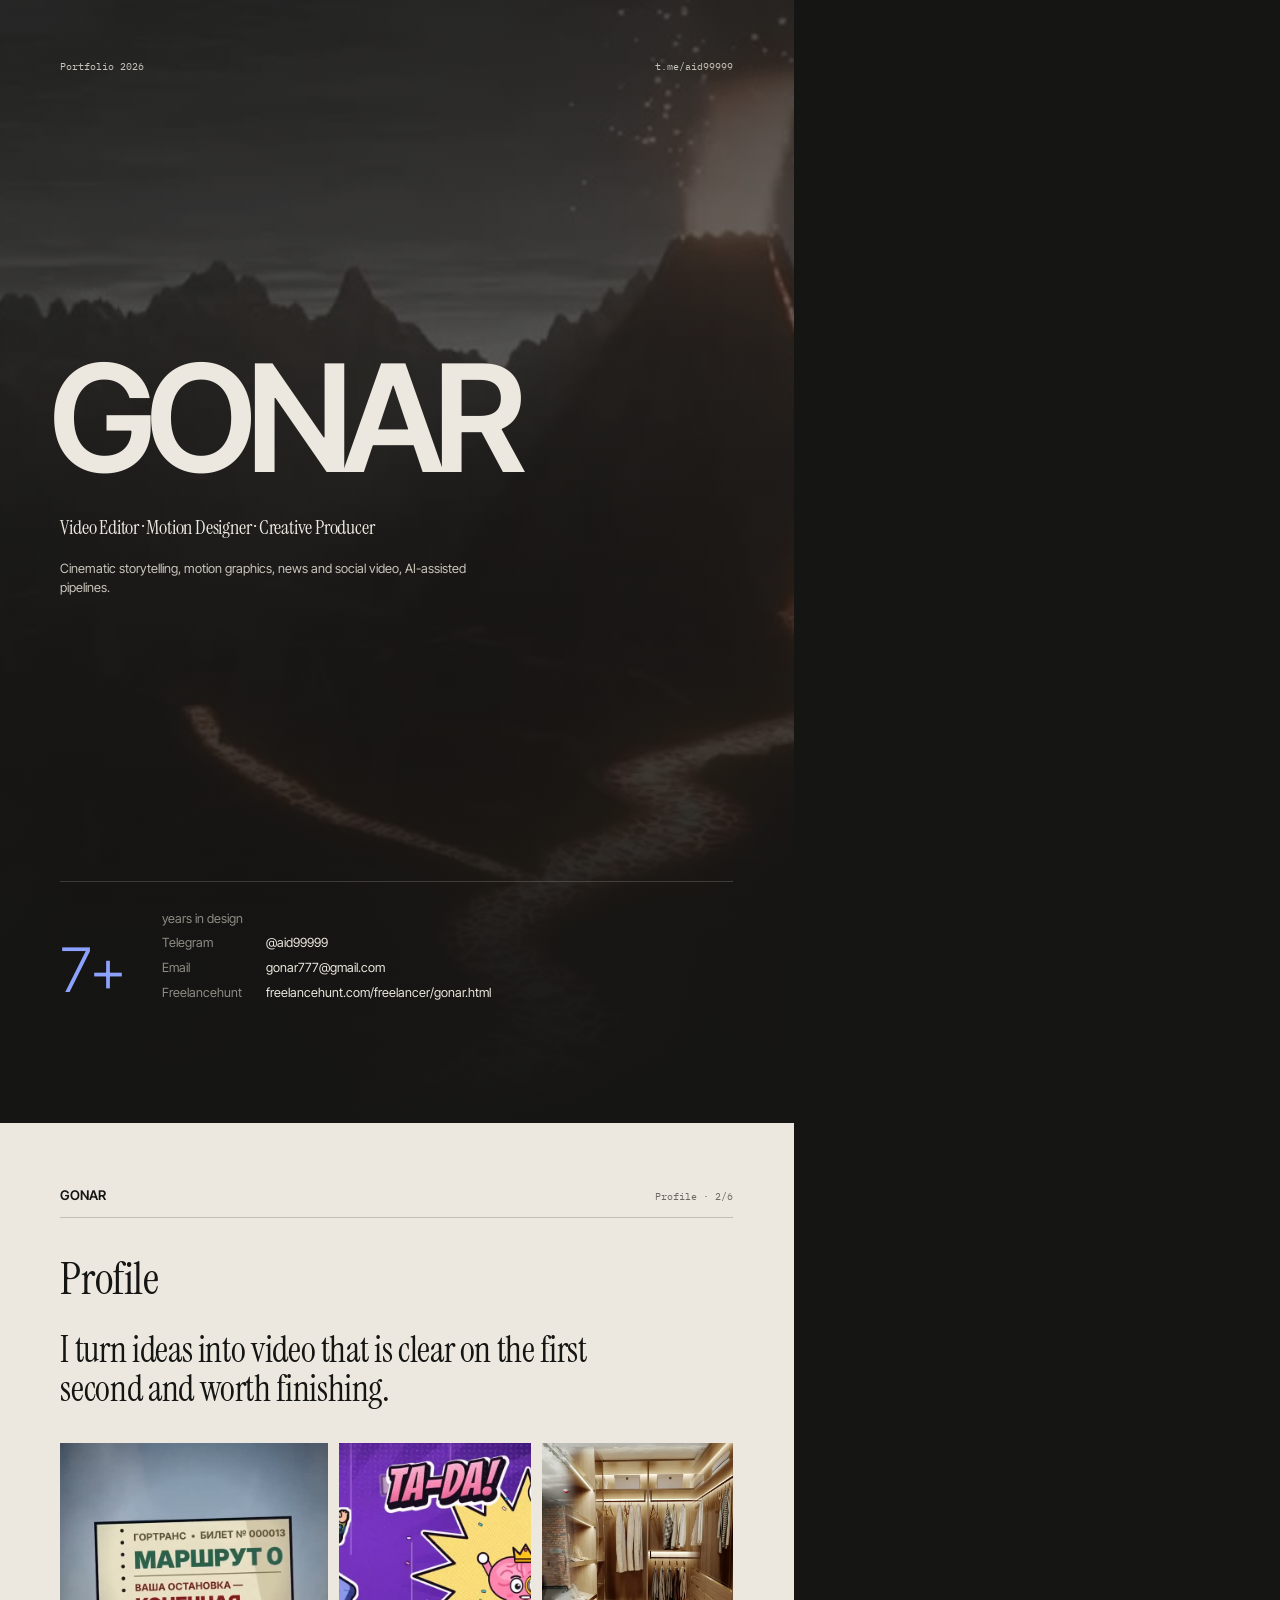
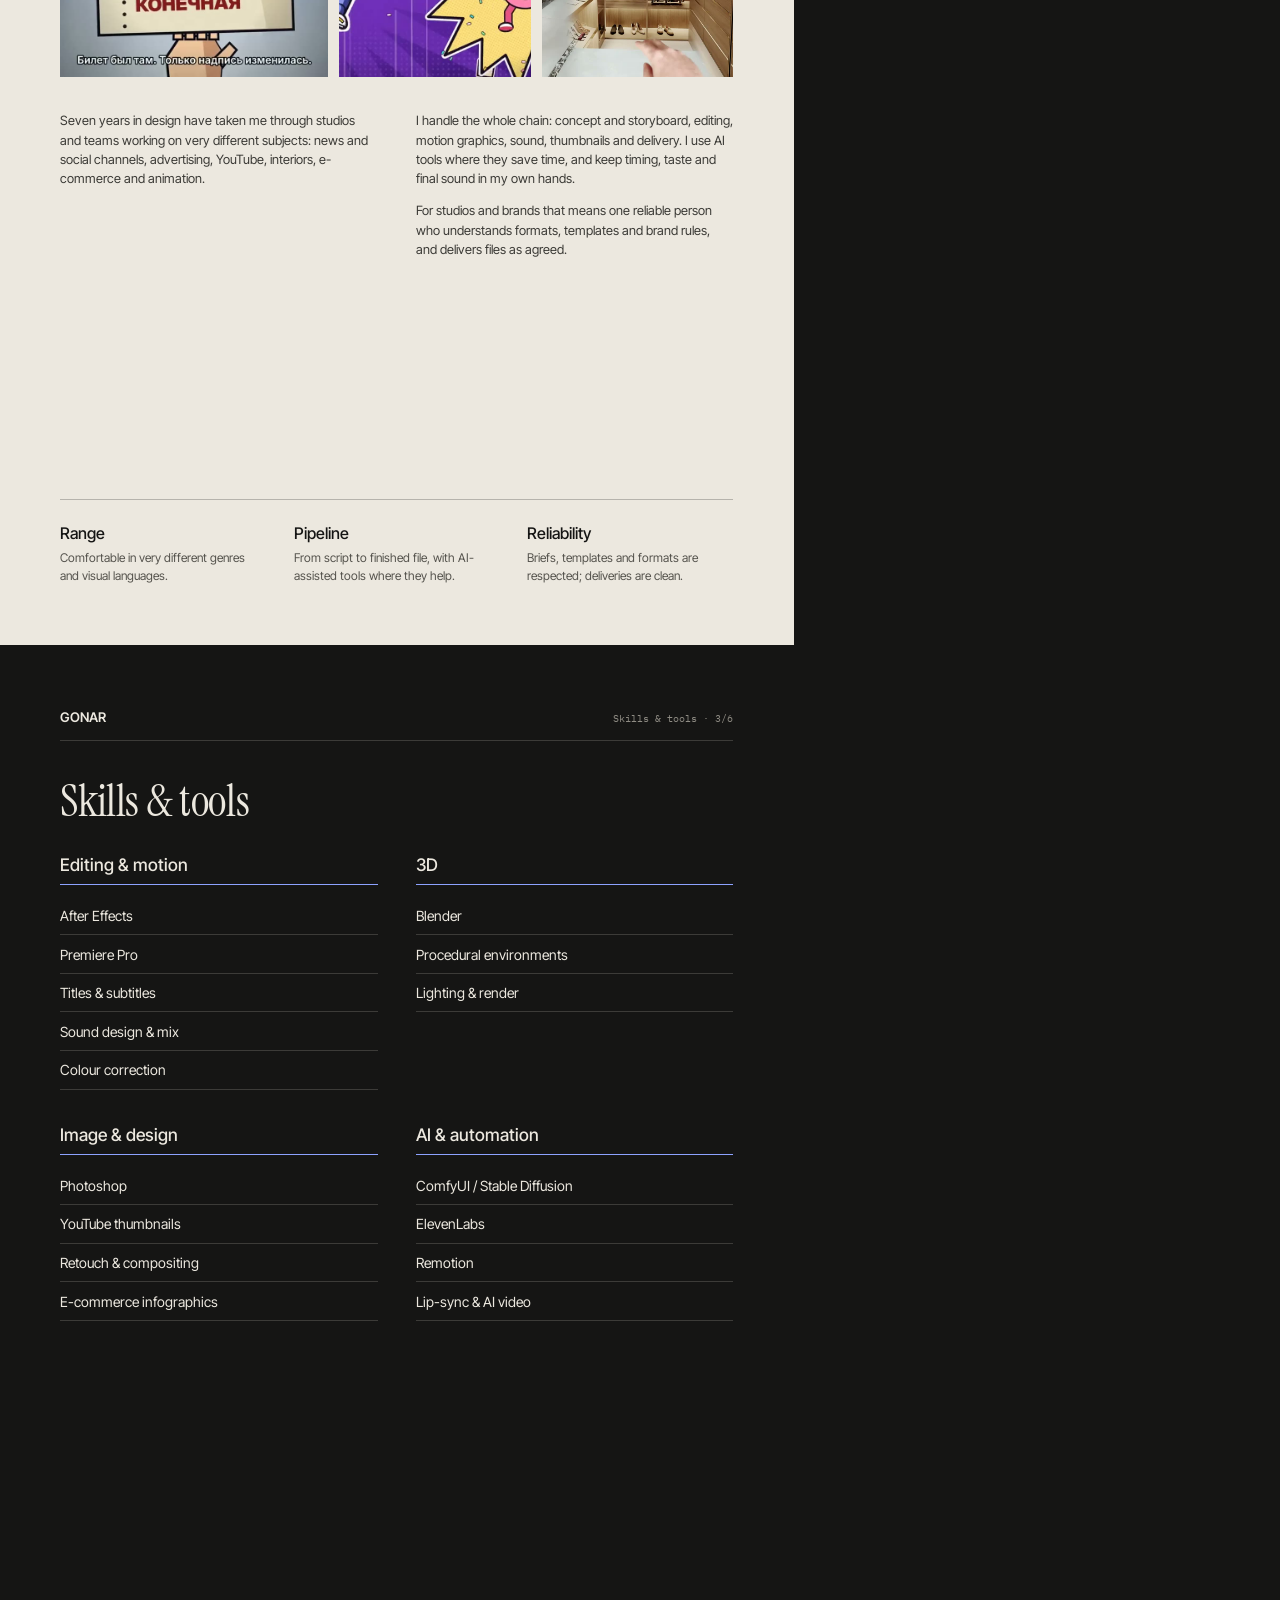
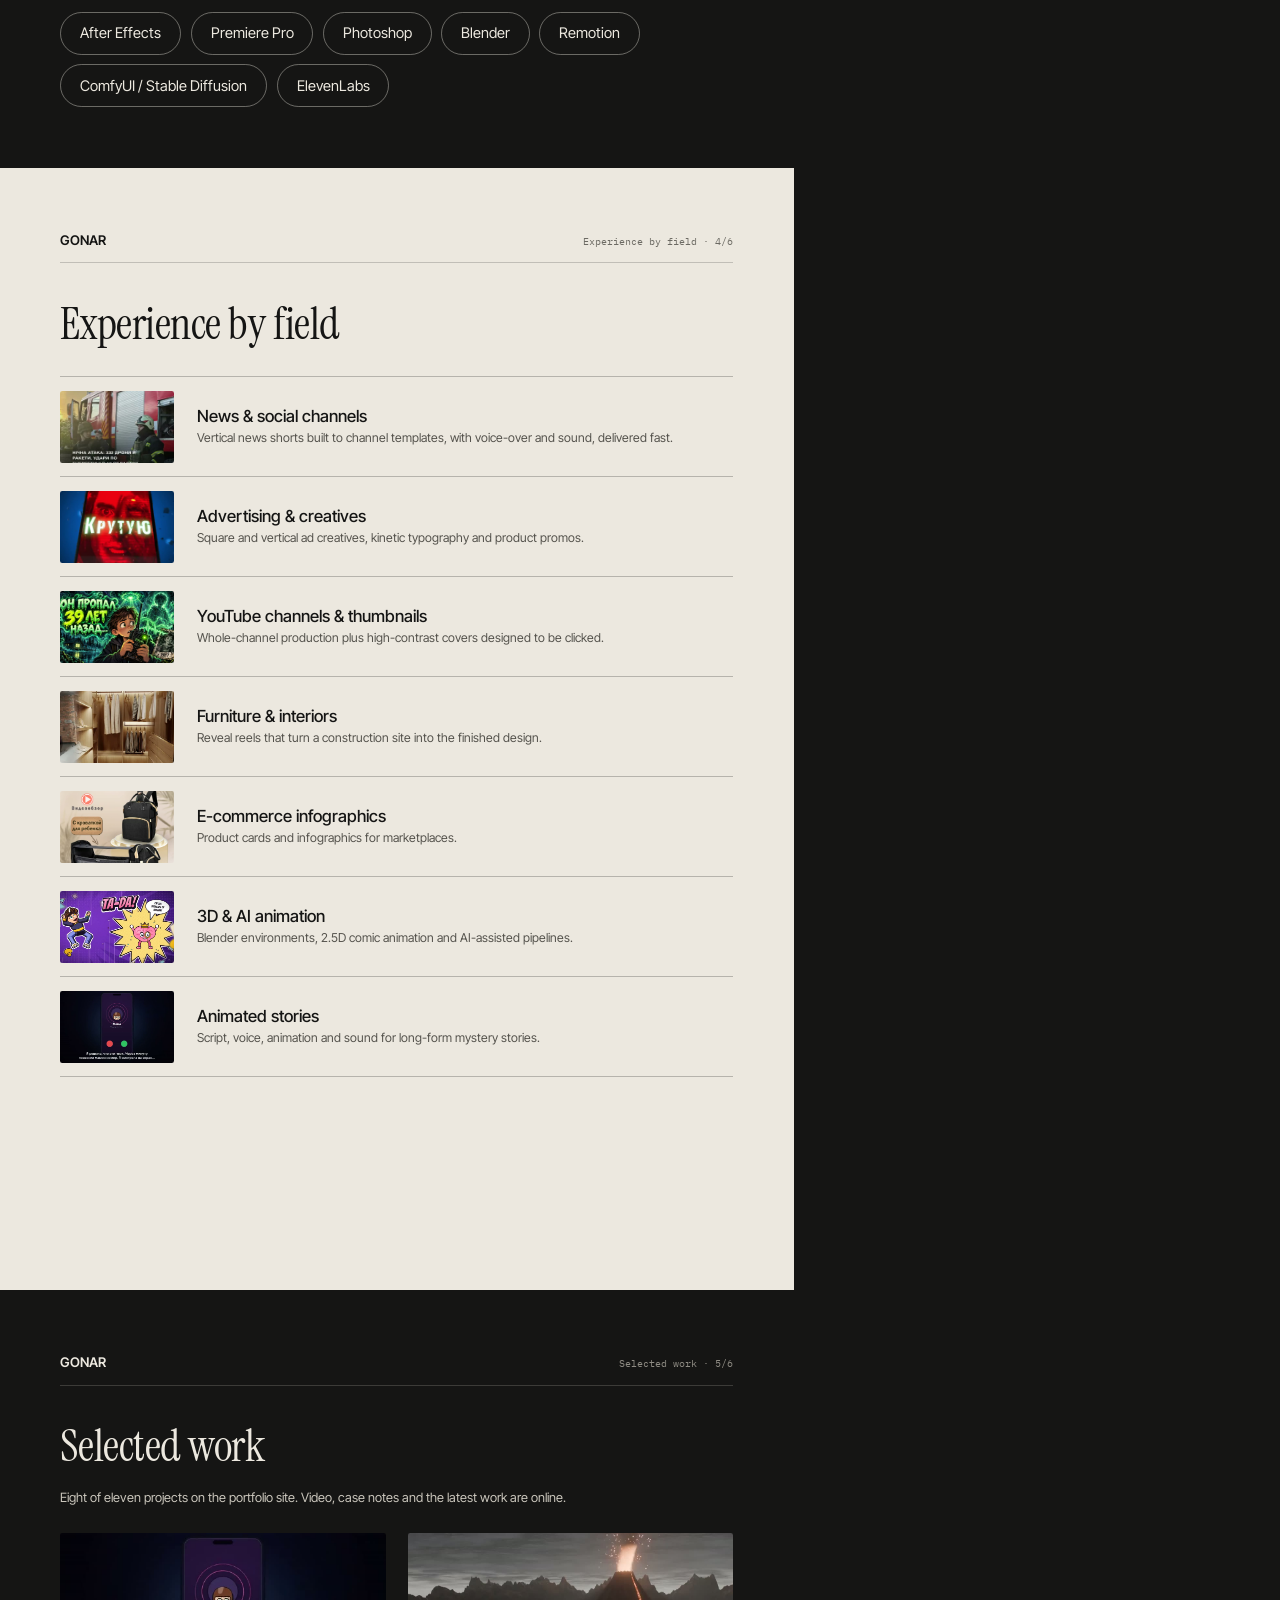
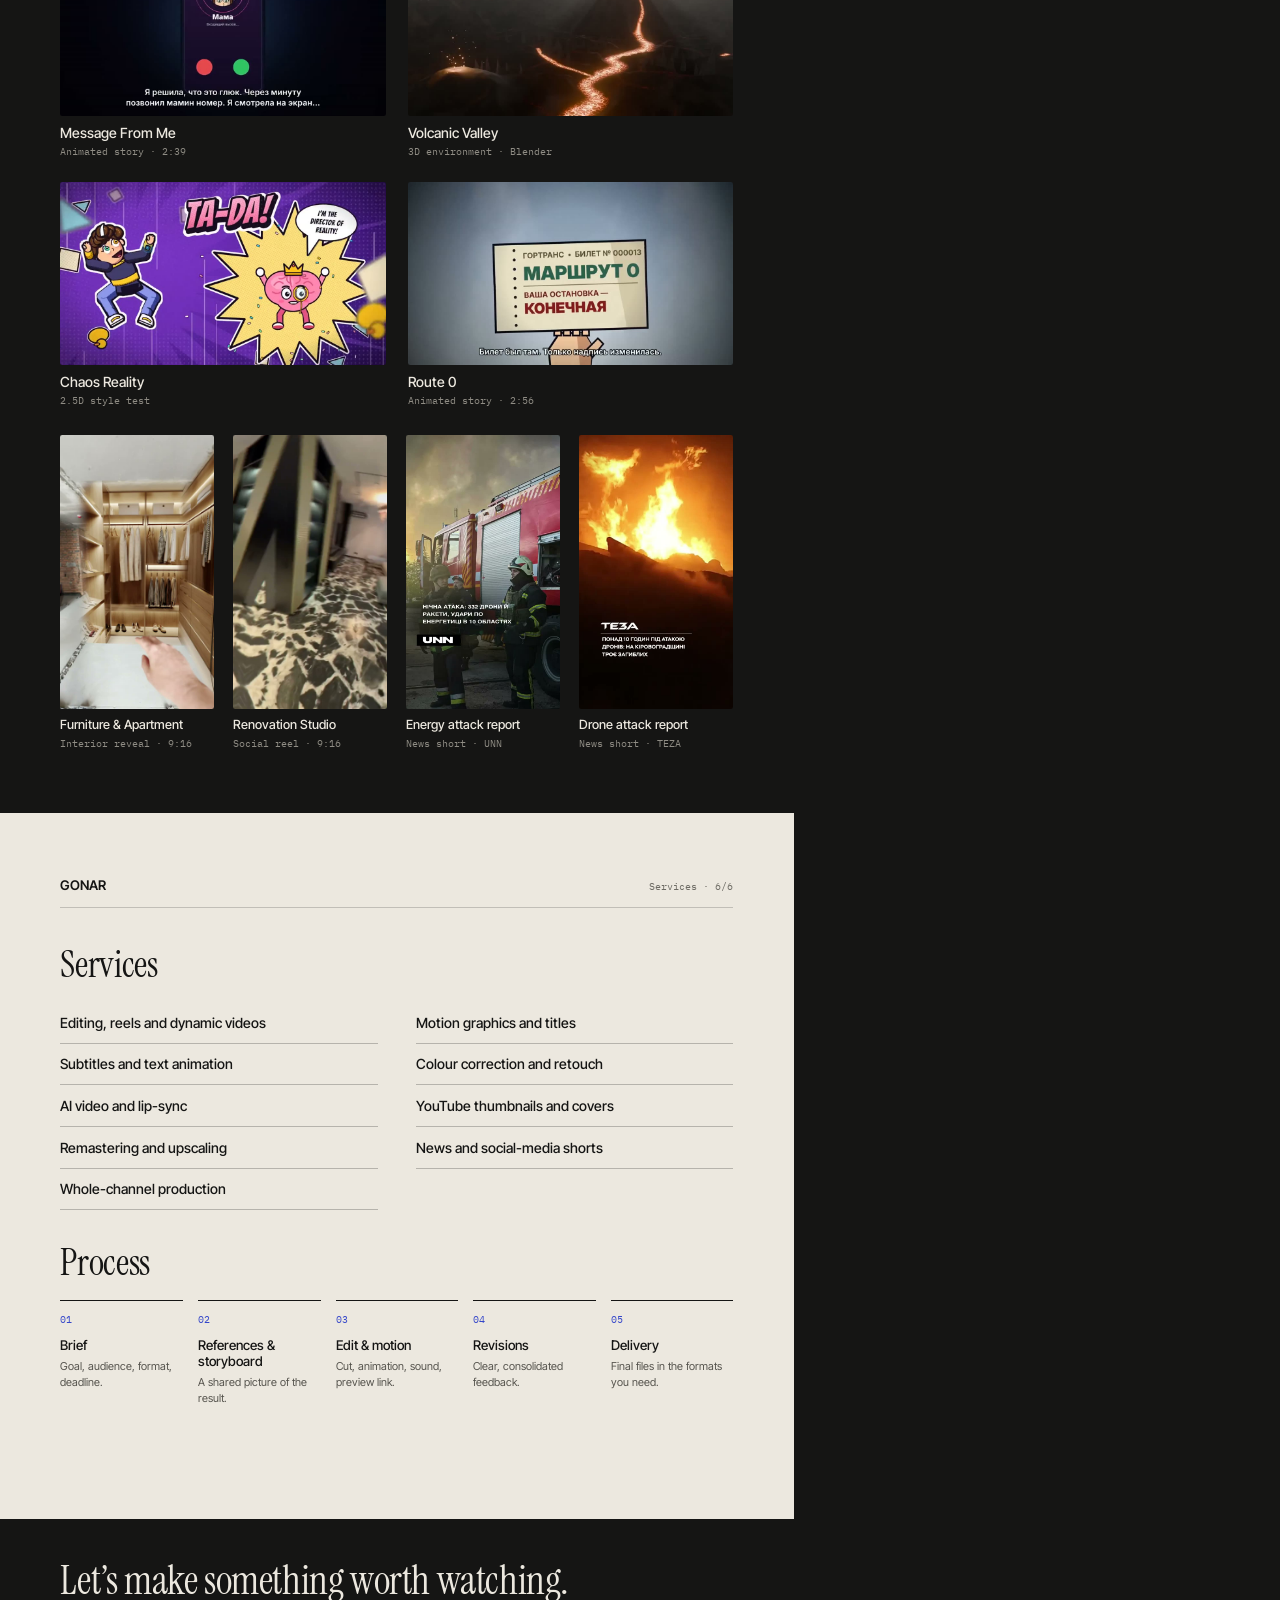
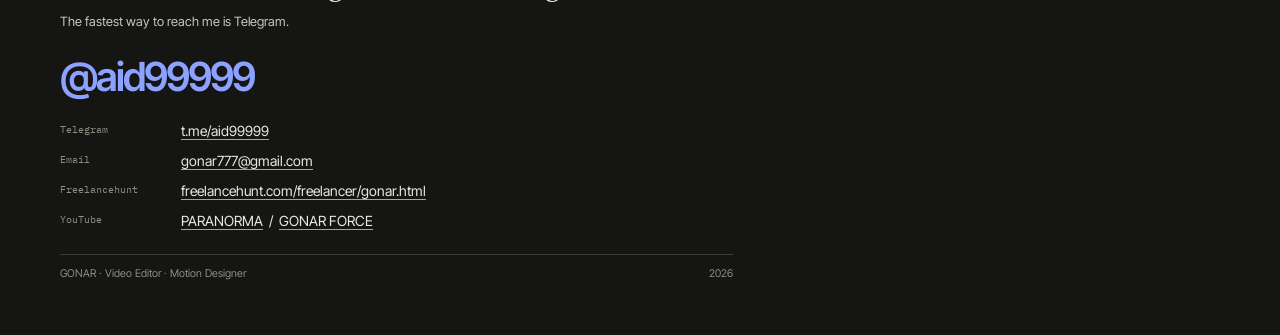
==== doc_src/portfolio_en.html @ 1a2acf81 "Portfolio Pro: corporate portfolio site" ====
<!doctype html><html lang="en" class="en"><head><meta charset="utf-8"><title>GONAR Portfolio EN</title><style>
@font-face{font-family:'Inter Tight';font-weight:300;src:url('../fonts/d96a3a63.ttf')}
@font-face{font-family:'Inter Tight';font-weight:400;src:url('../fonts/71d1c35d.ttf')}
@font-face{font-family:'Inter Tight';font-weight:500;src:url('../fonts/7f6eefa6.ttf')}
@font-face{font-family:'Inter Tight';font-weight:600;src:url('../fonts/ae138b5c.ttf')}
@font-face{font-family:'Instrument Serif';src:url('../fonts/90405699.ttf')}
@font-face{font-family:'IBM Plex Mono';src:url('../fonts/9d122504.ttf')}
@page{size:A4;margin:0}
:root{--ink:#151514;--ink2:#1d1d1b;--paper:#ece8df;--mute:#8f8c84;--acc:#8da2ff;--accd:#3446c9;--line:rgba(236,232,223,.18)}
*{box-sizing:border-box;margin:0;padding:0}
html{-webkit-print-color-adjust:exact;print-color-adjust:exact}
body{font:400 9.6pt/1.5 'Inter Tight',sans-serif;background:var(--ink);color:var(--paper)}
.page{width:210mm;height:297mm;position:relative;overflow:hidden;page-break-after:always;break-after:page;padding:17mm 16mm 16mm;display:flex;flex-direction:column}
.page:last-child{page-break-after:auto;break-after:auto}
.light{background:var(--paper);color:var(--ink)}
.dark{background:var(--ink)}
.serif{font-family:'Instrument Serif','Times New Roman',serif;font-weight:400;letter-spacing:-.01em}
.ru .serif{font-family:'Inter Tight',sans-serif;font-weight:300;letter-spacing:-.035em}
.mono{font:400 7.5pt/1.4 'IBM Plex Mono',monospace;color:var(--mute)}
.light .mono{color:#6c6a63}
.head{display:flex;justify-content:space-between;align-items:baseline;border-bottom:.3mm solid var(--line);padding-bottom:3.5mm;margin-bottom:10mm}
.light .head{border-color:rgba(21,21,20,.2)}
.head b{font:600 10pt 'Inter Tight'}
h2{font-size:34pt;line-height:1;margin-bottom:8mm}
img{display:block;width:100%;height:100%;object-fit:cover}
/* cover */
.cover{padding:0;justify-content:space-between}
.cover__img{position:absolute;inset:0}
.cover__img img{opacity:.55;filter:saturate(.85)}
.cover__img::after{content:"";position:absolute;inset:0;background:linear-gradient(180deg,rgba(21,21,20,.55) 0%,rgba(21,21,20,.25) 35%,rgba(21,21,20,.92) 85%,var(--ink) 100%)}
.cover>*:not(.cover__img){position:relative;z-index:1}
.cover__top{padding:16mm 16mm 0;display:flex;justify-content:space-between}
.cover__mid{padding:0 16mm}
.cover__word{font:600 112pt/.8 'Inter Tight';letter-spacing:-.065em;margin-left:-3mm}
.cover__role{font-size:15pt;margin-top:10mm;max-width:130mm;line-height:1.25;font-weight:400}
.cover__sub{color:#c9c5bb;max-width:110mm;margin-top:5mm}
.cover__bot{padding:0 16mm 16mm;display:grid;grid-template-columns:auto 1fr;gap:10mm;align-items:end;border-top:.3mm solid var(--line);padding-top:7mm;margin:0 16mm 0;padding-inline:0}
.yrs{font:300 46pt/1 'Inter Tight';letter-spacing:-.05em;color:var(--acc)}
.cover__bot dl{display:grid;grid-template-columns:auto 1fr;gap:1.5mm 6mm;font-size:9.5pt}
.cover__bot dt{color:var(--mute)}
.cover{padding-bottom:16mm}
/* profile */
.big{font-size:27pt;line-height:1.08;max-width:160mm;margin-bottom:9mm}
.ru .big{font-size:23pt}
.cols{columns:2;column-gap:10mm;color:#3b3a36}
.cols p{margin-bottom:3.5mm;break-inside:avoid}
.pv{display:grid;grid-template-columns:repeat(3,1fr);gap:7mm;margin-top:auto;border-top:.3mm solid rgba(21,21,20,.25);padding-top:6mm}
.pv h3{font:500 12pt 'Inter Tight';margin-bottom:1.5mm}
.pv p{color:#55534d;font-size:9pt}
.pimg{height:62mm;display:grid;grid-template-columns:1.4fr 1fr 1fr;gap:3mm;margin-bottom:9mm}
/* skills */
.sk{display:grid;grid-template-columns:1fr 1fr;gap:9mm 10mm}
.sk h3{font:500 13pt 'Inter Tight';padding-bottom:2.5mm;border-bottom:.3mm solid var(--acc);margin-bottom:3mm}
.sk li{list-style:none;padding:2.2mm 0;border-bottom:.2mm solid var(--line);font-size:10.5pt}
.tools{display:flex;flex-wrap:wrap;gap:2.5mm;margin-top:auto}
.tools span{border:.3mm solid rgba(236,232,223,.4);border-radius:10mm;padding:2.5mm 5mm;font-size:11pt}
/* experience */
.ex{display:grid;gap:0;border-top:.3mm solid rgba(21,21,20,.25)}
.ex__i{display:grid;grid-template-columns:30mm 1fr;gap:6mm;padding:3.6mm 0;border-bottom:.3mm solid rgba(21,21,20,.25);align-items:center}
.ex__i .im{height:19mm;overflow:hidden;border-radius:.6mm;background:#ddd}
.ex__i h3{font:500 12.5pt 'Inter Tight';margin-bottom:.8mm}
.ex__i p{color:#55534d;font-size:9.2pt}
/* works */
.wk{display:grid;grid-template-columns:1fr 1fr;gap:6mm 6mm}
.wk .im{aspect-ratio:16/9;overflow:hidden;border-radius:.6mm;background:var(--ink2)}
.wk h3{font:500 10.5pt 'Inter Tight';margin-top:2mm}
.wkv{display:grid;grid-template-columns:repeat(4,1fr);gap:5mm;margin-top:7mm}
.wkv .im{aspect-ratio:9/16;overflow:hidden;border-radius:.6mm;background:var(--ink2)}
.wkv h3{font:500 9.5pt/1.25 'Inter Tight';margin-top:2mm}
.lede{color:#c9c5bb;max-width:140mm;margin:-3mm 0 7mm}
/* services */
.svc{display:grid;grid-template-columns:1fr 1fr;gap:0 10mm;margin-bottom:9mm}
.svc li{list-style:none;padding:2.6mm 0;border-bottom:.2mm solid rgba(21,21,20,.25);font-size:10.5pt;font-weight:500}
.pr{display:grid;grid-template-columns:repeat(5,1fr);gap:4mm;margin-bottom:auto}
.pr div{border-top:.5mm solid var(--ink);padding-top:3mm}
.pr h3{font:500 10pt/1.2 'Inter Tight';margin-bottom:1.2mm}
.pr p{font-size:8.2pt;color:#55534d}
.pr .n{font:400 7.5pt 'IBM Plex Mono';color:var(--accd);display:block;margin-bottom:3mm}
.contact{margin:0 -16mm -16mm;padding:11mm 16mm 14mm;background:var(--ink);color:var(--paper);margin-top:9mm}
.contact h2{font-size:30pt;margin-bottom:3mm;max-width:150mm}
.contact .s{color:#c9c5bb;margin-bottom:7mm}
.ct{display:grid;grid-template-columns:28mm 1fr;gap:2.4mm 4mm;font-size:10.5pt}
.ct dt{font:400 7.8pt/1.9 'IBM Plex Mono';color:var(--mute)}
.ct a{color:var(--paper);text-decoration:none;border-bottom:.2mm solid var(--acc)}
.big-tg{font:600 30pt/1 'Inter Tight';letter-spacing:-.05em;margin-bottom:6mm;color:var(--acc)}
.foot{display:flex;justify-content:space-between;margin-top:6mm;color:var(--mute);font-size:8pt;border-top:.3mm solid var(--line);padding-top:3mm}
</style></head><body class="en"><section class="page cover dark">
 <div class="cover__img"><img src="img/volcano.jpg" alt=""></div>
 <div class="cover__top"><span class="mono" style="color:#c9c5bb">Portfolio 2026</span><span class="mono" style="color:#c9c5bb">t.me/aid99999</span></div>
 <div class="cover__mid"><div class="cover__word">GONAR</div><p class="cover__role serif">Video Editor · Motion Designer · Creative Producer</p><p class="cover__sub">Cinematic storytelling, motion graphics, news and social video, AI-assisted pipelines.</p></div>
 <div class="cover__bot"><div class="yrs">7+</div>
  <dl><dt>years in design</dt><dd></dd><dt>Telegram</dt><dd>@aid99999</dd><dt>Email</dt><dd>gonar777@gmail.com</dd><dt>Freelancehunt</dt><dd>freelancehunt.com/freelancer/gonar.html</dd></dl></div>
</section><section class="page light"><div class="head"><b>GONAR</b><span class="mono">Profile · 2/6</span></div>
 <h2 class="serif">Profile</h2><p class="big serif">I turn ideas into video that is clear on the first second and worth finishing.</p>
 <div class="pimg"><div style="overflow:hidden"><img src="img/marshrut0.jpg" alt=""></div><div style="overflow:hidden"><img src="img/chaos.jpg" alt=""></div><div style="overflow:hidden"><img src="img/mebel.jpg" alt=""></div></div>
 <div class="cols"><p>Seven years in design have taken me through studios and teams working on very different subjects: news and social channels, advertising, YouTube, interiors, e-commerce and animation.</p><p>I handle the whole chain: concept and storyboard, editing, motion graphics, sound, thumbnails and delivery. I use AI tools where they save time, and keep timing, taste and final sound in my own hands.</p><p>For studios and brands that means one reliable person who understands formats, templates and brand rules, and delivers files as agreed.</p></div><div class="pv"><div><h3>Range</h3><p>Comfortable in very different genres and visual languages.</p></div><div><h3>Pipeline</h3><p>From script to finished file, with AI-assisted tools where they help.</p></div><div><h3>Reliability</h3><p>Briefs, templates and formats are respected; deliveries are clean.</p></div></div></section><section class="page dark"><div class="head"><b>GONAR</b><span class="mono">Skills & tools · 3/6</span></div><h2 class="serif">Skills & tools</h2><div class="sk"><div><h3>Editing & motion</h3><ul><li>After Effects</li><li>Premiere Pro</li><li>Titles & subtitles</li><li>Sound design & mix</li><li>Colour correction</li></ul></div><div><h3>3D</h3><ul><li>Blender</li><li>Procedural environments</li><li>Lighting & render</li></ul></div><div><h3>Image & design</h3><ul><li>Photoshop</li><li>YouTube thumbnails</li><li>Retouch & compositing</li><li>E-commerce infographics</li></ul></div><div><h3>AI & automation</h3><ul><li>ComfyUI / Stable Diffusion</li><li>ElevenLabs</li><li>Remotion</li><li>Lip-sync & AI video</li></ul></div></div><div class="tools"><span>After Effects</span><span>Premiere Pro</span><span>Photoshop</span><span>Blender</span><span>Remotion</span><span>ComfyUI / Stable Diffusion</span><span>ElevenLabs</span></div></section><section class="page light"><div class="head"><b>GONAR</b><span class="mono">Experience by field · 4/6</span></div><h2 class="serif">Experience by field</h2><div class="ex"><div class="ex__i"><div class="im"><img src="img/u4.jpg" alt=""></div><div><h3>News & social channels</h3><p>Vertical news shorts built to channel templates, with voice-over and sound, delivered fast.</p></div></div><div class="ex__i"><div class="im"><img src="img/telefon.jpg" alt=""></div><div><h3>Advertising & creatives</h3><p>Square and vertical ad creatives, kinetic typography and product promos.</p></div></div><div class="ex__i"><div class="im"><img src="img/th_missing39.jpg" alt=""></div><div><h3>YouTube channels & thumbnails</h3><p>Whole-channel production plus high-contrast covers designed to be clicked.</p></div></div><div class="ex__i"><div class="im"><img src="img/mebel.jpg" alt=""></div><div><h3>Furniture & interiors</h3><p>Reveal reels that turn a construction site into the finished design.</p></div></div><div class="ex__i"><div class="im"><img src="img/bag1.jpg" alt=""></div><div><h3>E-commerce infographics</h3><p>Product cards and infographics for marketplaces.</p></div></div><div class="ex__i"><div class="im"><img src="img/chaos.jpg" alt=""></div><div><h3>3D & AI animation</h3><p>Blender environments, 2.5D comic animation and AI-assisted pipelines.</p></div></div><div class="ex__i"><div class="im"><img src="img/soobshenie.jpg" alt=""></div><div><h3>Animated stories</h3><p>Script, voice, animation and sound for long-form mystery stories.</p></div></div></div></section><section class="page dark"><div class="head"><b>GONAR</b><span class="mono">Selected work · 5/6</span></div><h2 class="serif">Selected work</h2><p class="lede">Eight of eleven projects on the portfolio site. Video, case notes and the latest work are online. </p><div class="wk"><div><div class="im"><img src="img/soobshenie.jpg" alt=""></div><h3>Message From Me</h3><span class="mono">Animated story · 2:39</span></div><div><div class="im"><img src="img/volcano.jpg" alt=""></div><h3>Volcanic Valley</h3><span class="mono">3D environment · Blender</span></div><div><div class="im"><img src="img/chaos.jpg" alt=""></div><h3>Chaos Reality</h3><span class="mono">2.5D style test</span></div><div><div class="im"><img src="img/marshrut0.jpg" alt=""></div><h3>Route 0</h3><span class="mono">Animated story · 2:56</span></div></div><div class="wkv"><div><div class="im"><img src="img/mebel.jpg" alt=""></div><h3>Furniture & Apartment</h3><span class="mono">Interior reveal · 9:16</span></div><div><div class="im"><img src="img/remont1.jpg" alt=""></div><h3>Renovation Studio</h3><span class="mono">Social reel · 9:16</span></div><div><div class="im"><img src="img/u4.jpg" alt=""></div><h3>Energy attack report</h3><span class="mono">News short · UNN</span></div><div><div class="im"><img src="img/tz3.jpg" alt=""></div><h3>Drone attack report</h3><span class="mono">News short · TEZA</span></div></div></section><section class="page light"><div class="head"><b>GONAR</b><span class="mono">Services · 6/6</span></div>
 <h2 class="serif" style="font-size:28pt;margin-bottom:5mm">Services</h2><ul class="svc"><li>Editing, reels and dynamic videos</li><li>Motion graphics and titles</li><li>Subtitles and text animation</li><li>Colour correction and retouch</li><li>AI video and lip-sync</li><li>YouTube thumbnails and covers</li><li>Remastering and upscaling</li><li>News and social-media shorts</li><li>Whole-channel production</li></ul>
 <h2 class="serif" style="font-size:28pt;margin-bottom:5mm">Process</h2><div class="pr"><div><span class="n">01</span><h3>Brief</h3><p>Goal, audience, format, deadline.</p></div><div><span class="n">02</span><h3>References & storyboard</h3><p>A shared picture of the result.</p></div><div><span class="n">03</span><h3>Edit & motion</h3><p>Cut, animation, sound, preview link.</p></div><div><span class="n">04</span><h3>Revisions</h3><p>Clear, consolidated feedback.</p></div><div><span class="n">05</span><h3>Delivery</h3><p>Final files in the formats you need.</p></div></div>
 <div class="contact"><h2 class="serif">Let’s make something worth watching.</h2><p class="s">The fastest way to reach me is Telegram.</p>
  <div class="big-tg">@aid99999</div>
  <dl class="ct"><dt>Telegram</dt><dd><a href="https://t.me/aid99999">t.me/aid99999</a></dd><dt>Email</dt><dd><a href="mailto:gonar777@gmail.com">gonar777@gmail.com</a></dd><dt>Freelancehunt</dt><dd><a href="https://freelancehunt.com/freelancer/gonar.html">freelancehunt.com/freelancer/gonar.html</a></dd><dt>YouTube</dt><dd><a href="https://www.youtube.com/@PARANORMA777">PARANORMA</a> &nbsp;/&nbsp; <a href="https://www.youtube.com/@gonarforce">GONAR FORCE</a></dd></dl>
  <div class="foot"><span>GONAR · Video Editor · Motion Designer</span><span>2026</span></div></div></section></body></html>
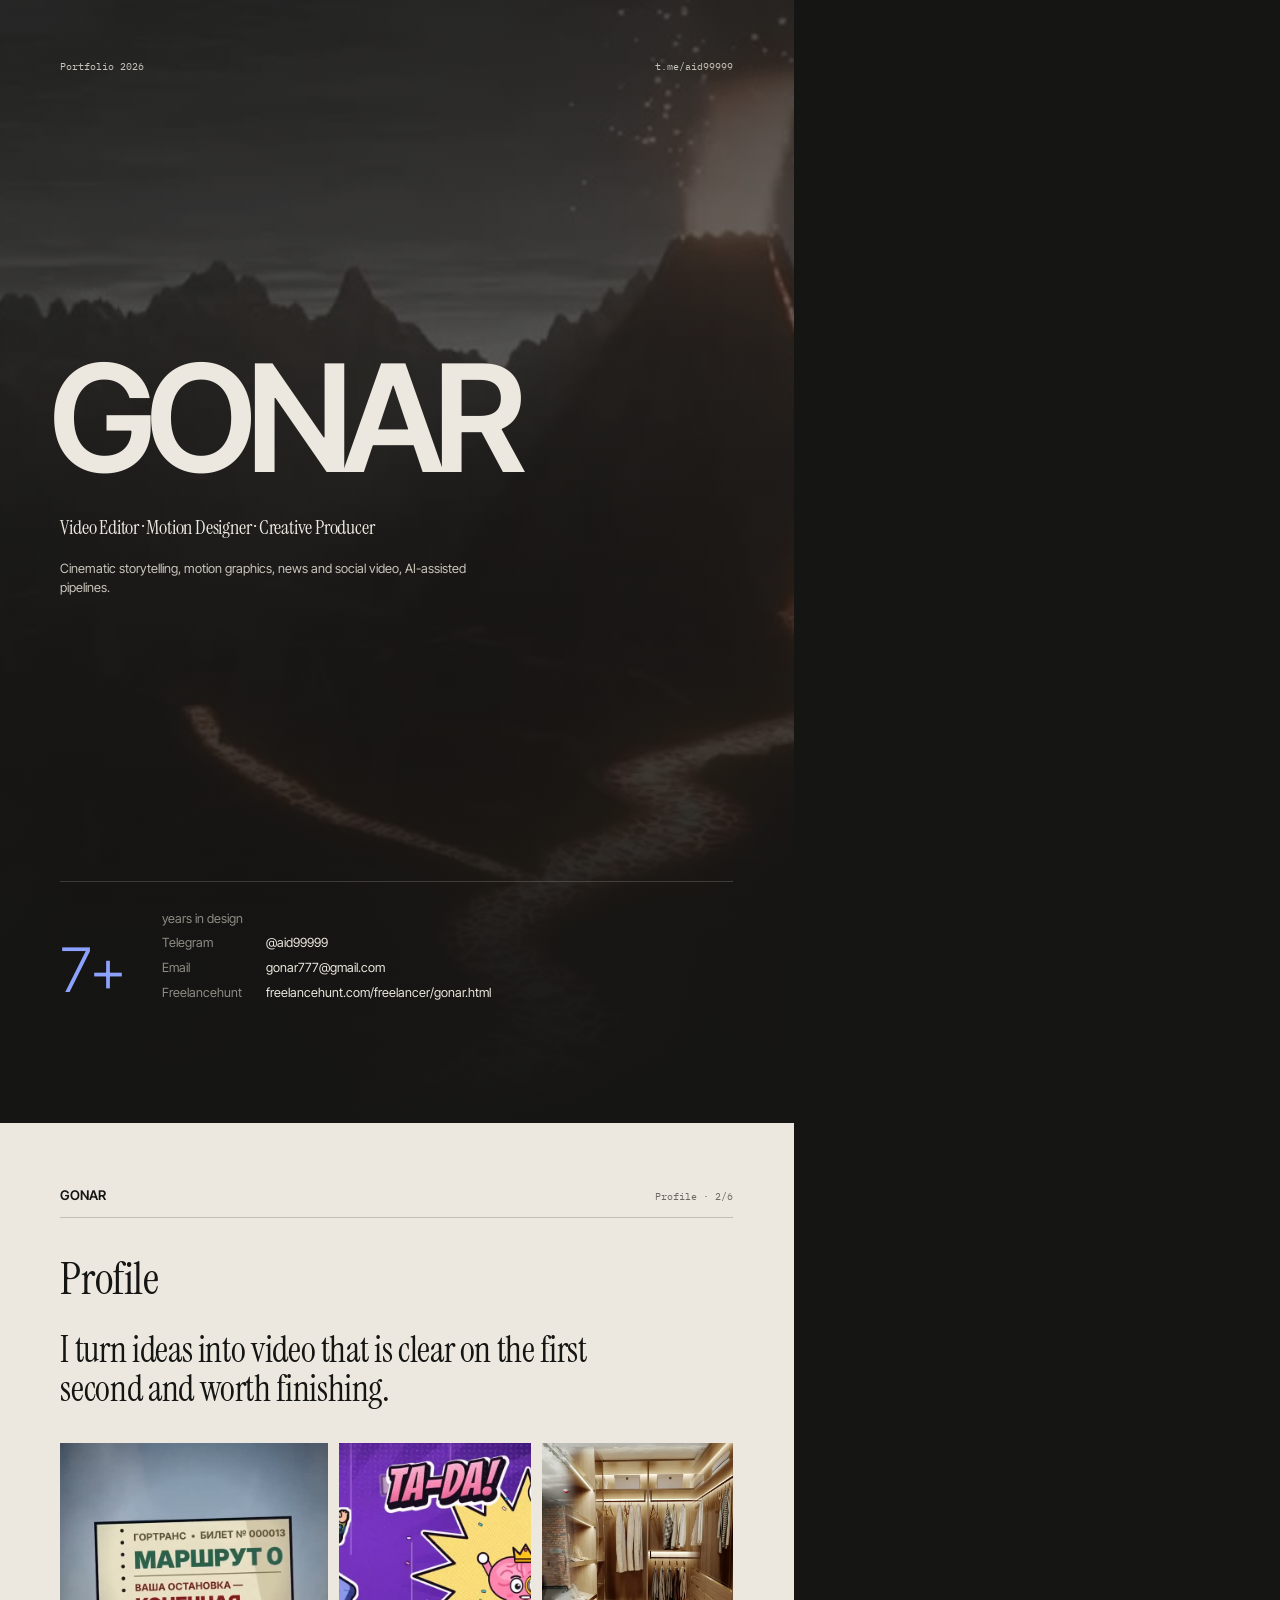
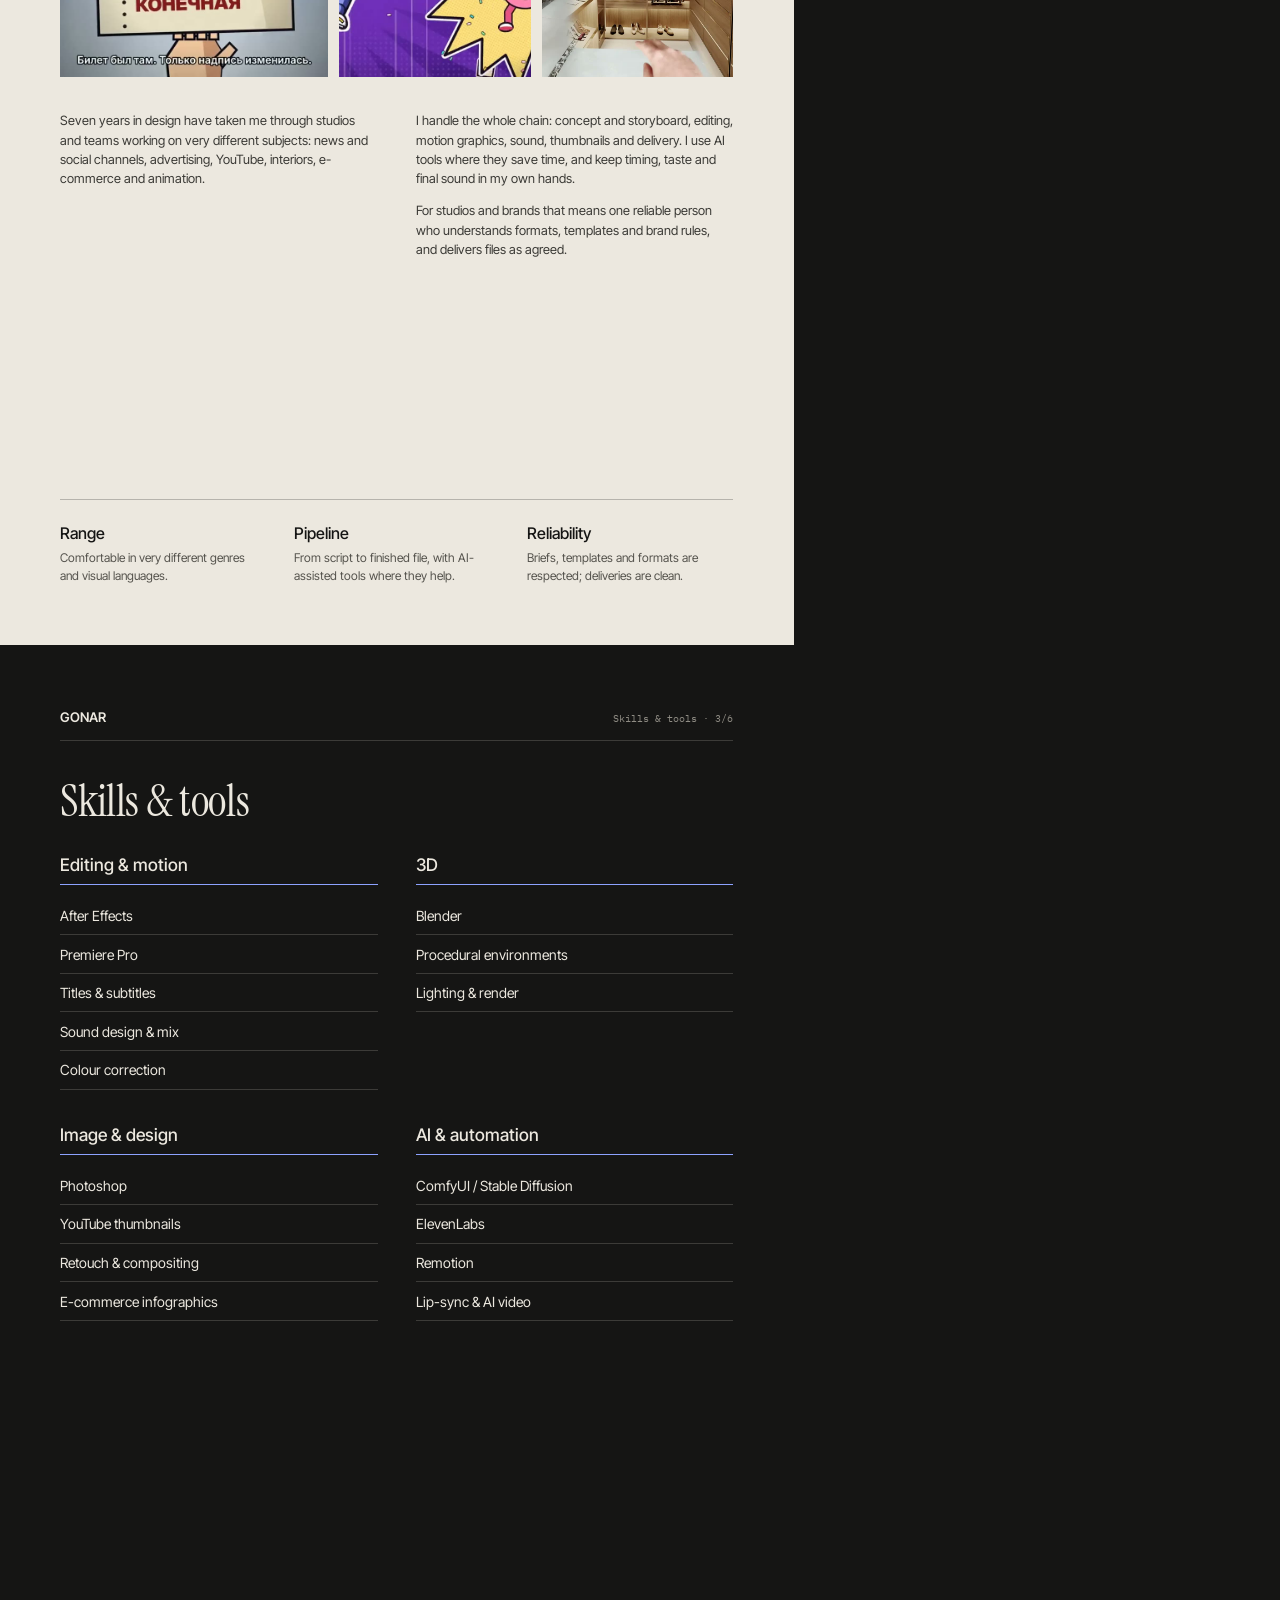
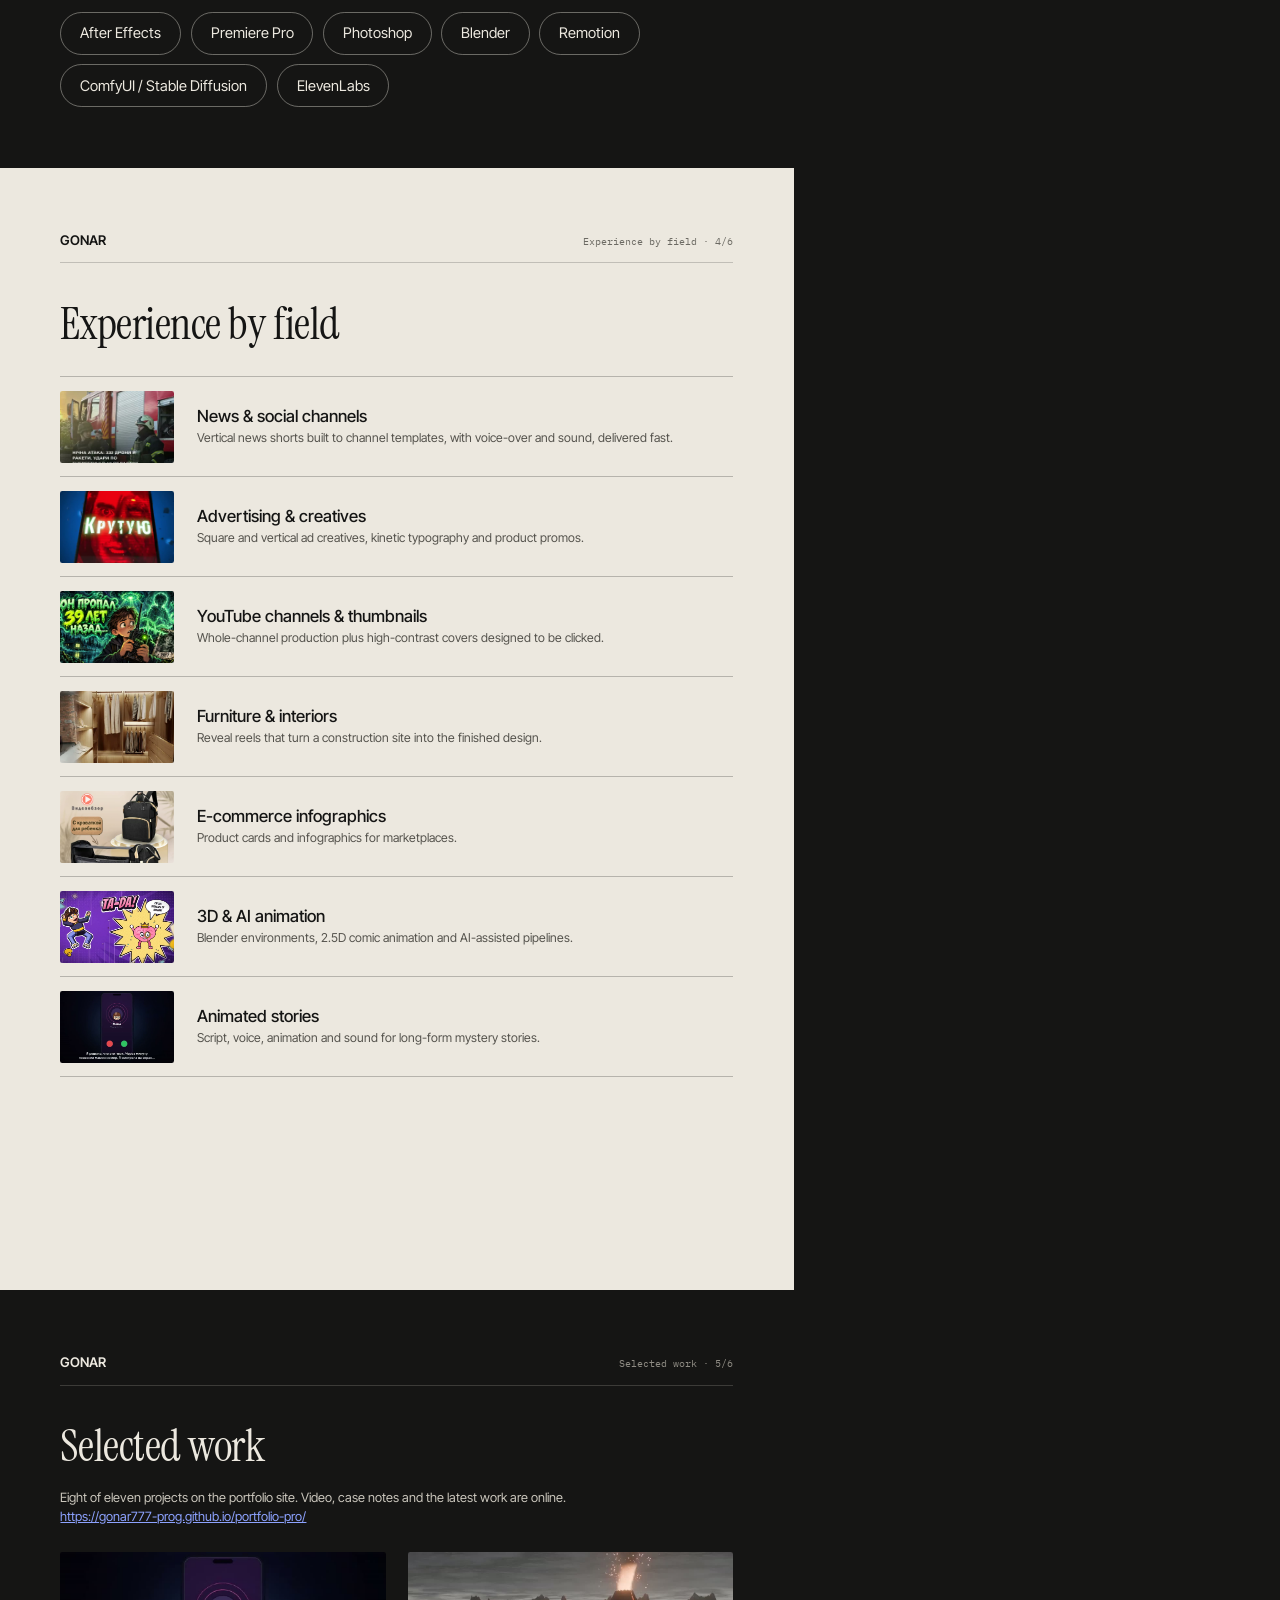
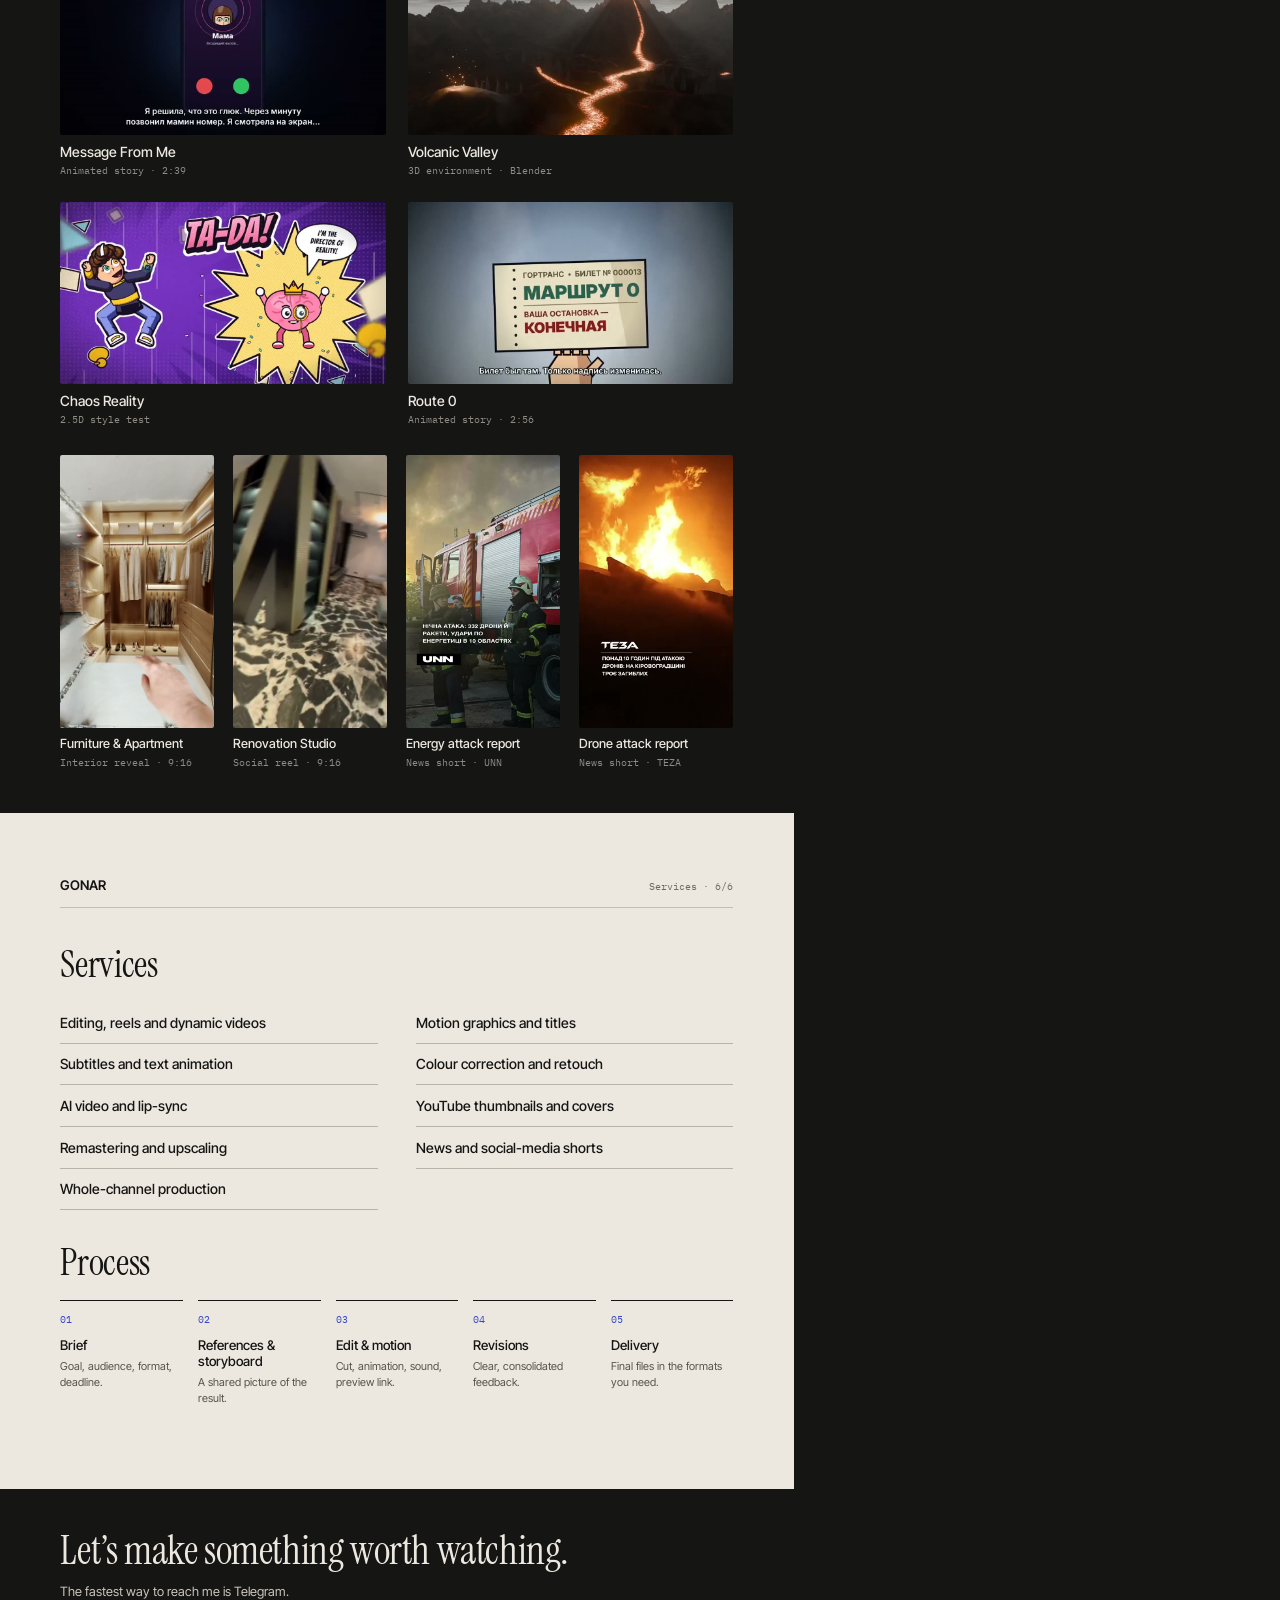
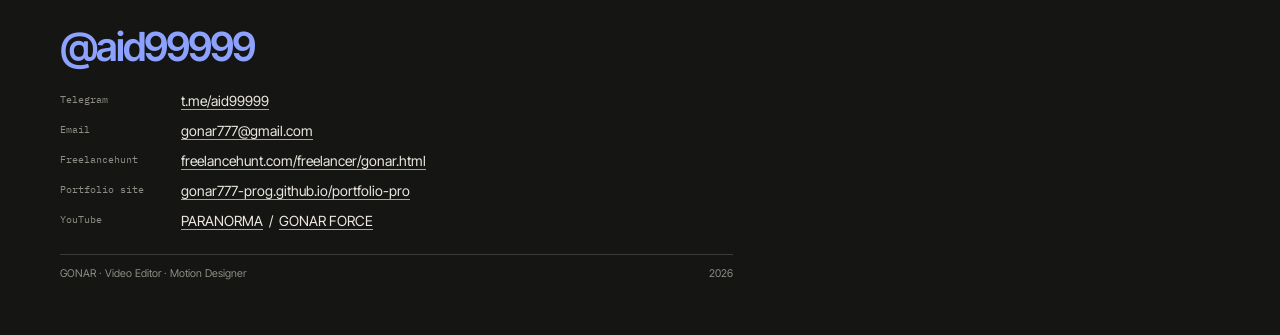
==== commit 8d67455f: "Update PDFs with site URL, canonical meta" ====
--- a/doc_src/portfolio_en.html
+++ b/doc_src/portfolio_en.html
@@ -93,10 +93,10 @@
 </section><section class="page light"><div class="head"><b>GONAR</b><span class="mono">Profile · 2/6</span></div>
  <h2 class="serif">Profile</h2><p class="big serif">I turn ideas into video that is clear on the first second and worth finishing.</p>
  <div class="pimg"><div style="overflow:hidden"><img src="img/marshrut0.jpg" alt=""></div><div style="overflow:hidden"><img src="img/chaos.jpg" alt=""></div><div style="overflow:hidden"><img src="img/mebel.jpg" alt=""></div></div>
- <div class="cols"><p>Seven years in design have taken me through studios and teams working on very different subjects: news and social channels, advertising, YouTube, interiors, e-commerce and animation.</p><p>I handle the whole chain: concept and storyboard, editing, motion graphics, sound, thumbnails and delivery. I use AI tools where they save time, and keep timing, taste and final sound in my own hands.</p><p>For studios and brands that means one reliable person who understands formats, templates and brand rules, and delivers files as agreed.</p></div><div class="pv"><div><h3>Range</h3><p>Comfortable in very different genres and visual languages.</p></div><div><h3>Pipeline</h3><p>From script to finished file, with AI-assisted tools where they help.</p></div><div><h3>Reliability</h3><p>Briefs, templates and formats are respected; deliveries are clean.</p></div></div></section><section class="page dark"><div class="head"><b>GONAR</b><span class="mono">Skills & tools · 3/6</span></div><h2 class="serif">Skills & tools</h2><div class="sk"><div><h3>Editing & motion</h3><ul><li>After Effects</li><li>Premiere Pro</li><li>Titles & subtitles</li><li>Sound design & mix</li><li>Colour correction</li></ul></div><div><h3>3D</h3><ul><li>Blender</li><li>Procedural environments</li><li>Lighting & render</li></ul></div><div><h3>Image & design</h3><ul><li>Photoshop</li><li>YouTube thumbnails</li><li>Retouch & compositing</li><li>E-commerce infographics</li></ul></div><div><h3>AI & automation</h3><ul><li>ComfyUI / Stable Diffusion</li><li>ElevenLabs</li><li>Remotion</li><li>Lip-sync & AI video</li></ul></div></div><div class="tools"><span>After Effects</span><span>Premiere Pro</span><span>Photoshop</span><span>Blender</span><span>Remotion</span><span>ComfyUI / Stable Diffusion</span><span>ElevenLabs</span></div></section><section class="page light"><div class="head"><b>GONAR</b><span class="mono">Experience by field · 4/6</span></div><h2 class="serif">Experience by field</h2><div class="ex"><div class="ex__i"><div class="im"><img src="img/u4.jpg" alt=""></div><div><h3>News & social channels</h3><p>Vertical news shorts built to channel templates, with voice-over and sound, delivered fast.</p></div></div><div class="ex__i"><div class="im"><img src="img/telefon.jpg" alt=""></div><div><h3>Advertising & creatives</h3><p>Square and vertical ad creatives, kinetic typography and product promos.</p></div></div><div class="ex__i"><div class="im"><img src="img/th_missing39.jpg" alt=""></div><div><h3>YouTube channels & thumbnails</h3><p>Whole-channel production plus high-contrast covers designed to be clicked.</p></div></div><div class="ex__i"><div class="im"><img src="img/mebel.jpg" alt=""></div><div><h3>Furniture & interiors</h3><p>Reveal reels that turn a construction site into the finished design.</p></div></div><div class="ex__i"><div class="im"><img src="img/bag1.jpg" alt=""></div><div><h3>E-commerce infographics</h3><p>Product cards and infographics for marketplaces.</p></div></div><div class="ex__i"><div class="im"><img src="img/chaos.jpg" alt=""></div><div><h3>3D & AI animation</h3><p>Blender environments, 2.5D comic animation and AI-assisted pipelines.</p></div></div><div class="ex__i"><div class="im"><img src="img/soobshenie.jpg" alt=""></div><div><h3>Animated stories</h3><p>Script, voice, animation and sound for long-form mystery stories.</p></div></div></div></section><section class="page dark"><div class="head"><b>GONAR</b><span class="mono">Selected work · 5/6</span></div><h2 class="serif">Selected work</h2><p class="lede">Eight of eleven projects on the portfolio site. Video, case notes and the latest work are online. </p><div class="wk"><div><div class="im"><img src="img/soobshenie.jpg" alt=""></div><h3>Message From Me</h3><span class="mono">Animated story · 2:39</span></div><div><div class="im"><img src="img/volcano.jpg" alt=""></div><h3>Volcanic Valley</h3><span class="mono">3D environment · Blender</span></div><div><div class="im"><img src="img/chaos.jpg" alt=""></div><h3>Chaos Reality</h3><span class="mono">2.5D style test</span></div><div><div class="im"><img src="img/marshrut0.jpg" alt=""></div><h3>Route 0</h3><span class="mono">Animated story · 2:56</span></div></div><div class="wkv"><div><div class="im"><img src="img/mebel.jpg" alt=""></div><h3>Furniture & Apartment</h3><span class="mono">Interior reveal · 9:16</span></div><div><div class="im"><img src="img/remont1.jpg" alt=""></div><h3>Renovation Studio</h3><span class="mono">Social reel · 9:16</span></div><div><div class="im"><img src="img/u4.jpg" alt=""></div><h3>Energy attack report</h3><span class="mono">News short · UNN</span></div><div><div class="im"><img src="img/tz3.jpg" alt=""></div><h3>Drone attack report</h3><span class="mono">News short · TEZA</span></div></div></section><section class="page light"><div class="head"><b>GONAR</b><span class="mono">Services · 6/6</span></div>
+ <div class="cols"><p>Seven years in design have taken me through studios and teams working on very different subjects: news and social channels, advertising, YouTube, interiors, e-commerce and animation.</p><p>I handle the whole chain: concept and storyboard, editing, motion graphics, sound, thumbnails and delivery. I use AI tools where they save time, and keep timing, taste and final sound in my own hands.</p><p>For studios and brands that means one reliable person who understands formats, templates and brand rules, and delivers files as agreed.</p></div><div class="pv"><div><h3>Range</h3><p>Comfortable in very different genres and visual languages.</p></div><div><h3>Pipeline</h3><p>From script to finished file, with AI-assisted tools where they help.</p></div><div><h3>Reliability</h3><p>Briefs, templates and formats are respected; deliveries are clean.</p></div></div></section><section class="page dark"><div class="head"><b>GONAR</b><span class="mono">Skills & tools · 3/6</span></div><h2 class="serif">Skills & tools</h2><div class="sk"><div><h3>Editing & motion</h3><ul><li>After Effects</li><li>Premiere Pro</li><li>Titles & subtitles</li><li>Sound design & mix</li><li>Colour correction</li></ul></div><div><h3>3D</h3><ul><li>Blender</li><li>Procedural environments</li><li>Lighting & render</li></ul></div><div><h3>Image & design</h3><ul><li>Photoshop</li><li>YouTube thumbnails</li><li>Retouch & compositing</li><li>E-commerce infographics</li></ul></div><div><h3>AI & automation</h3><ul><li>ComfyUI / Stable Diffusion</li><li>ElevenLabs</li><li>Remotion</li><li>Lip-sync & AI video</li></ul></div></div><div class="tools"><span>After Effects</span><span>Premiere Pro</span><span>Photoshop</span><span>Blender</span><span>Remotion</span><span>ComfyUI / Stable Diffusion</span><span>ElevenLabs</span></div></section><section class="page light"><div class="head"><b>GONAR</b><span class="mono">Experience by field · 4/6</span></div><h2 class="serif">Experience by field</h2><div class="ex"><div class="ex__i"><div class="im"><img src="img/u4.jpg" alt=""></div><div><h3>News & social channels</h3><p>Vertical news shorts built to channel templates, with voice-over and sound, delivered fast.</p></div></div><div class="ex__i"><div class="im"><img src="img/telefon.jpg" alt=""></div><div><h3>Advertising & creatives</h3><p>Square and vertical ad creatives, kinetic typography and product promos.</p></div></div><div class="ex__i"><div class="im"><img src="img/th_missing39.jpg" alt=""></div><div><h3>YouTube channels & thumbnails</h3><p>Whole-channel production plus high-contrast covers designed to be clicked.</p></div></div><div class="ex__i"><div class="im"><img src="img/mebel.jpg" alt=""></div><div><h3>Furniture & interiors</h3><p>Reveal reels that turn a construction site into the finished design.</p></div></div><div class="ex__i"><div class="im"><img src="img/bag1.jpg" alt=""></div><div><h3>E-commerce infographics</h3><p>Product cards and infographics for marketplaces.</p></div></div><div class="ex__i"><div class="im"><img src="img/chaos.jpg" alt=""></div><div><h3>3D & AI animation</h3><p>Blender environments, 2.5D comic animation and AI-assisted pipelines.</p></div></div><div class="ex__i"><div class="im"><img src="img/soobshenie.jpg" alt=""></div><div><h3>Animated stories</h3><p>Script, voice, animation and sound for long-form mystery stories.</p></div></div></div></section><section class="page dark"><div class="head"><b>GONAR</b><span class="mono">Selected work · 5/6</span></div><h2 class="serif">Selected work</h2><p class="lede">Eight of eleven projects on the portfolio site. Video, case notes and the latest work are online. <br><a href="https://gonar777-prog.github.io/portfolio-pro/" style="color:var(--acc)">https://gonar777-prog.github.io/portfolio-pro/</a></p><div class="wk"><div><div class="im"><img src="img/soobshenie.jpg" alt=""></div><h3>Message From Me</h3><span class="mono">Animated story · 2:39</span></div><div><div class="im"><img src="img/volcano.jpg" alt=""></div><h3>Volcanic Valley</h3><span class="mono">3D environment · Blender</span></div><div><div class="im"><img src="img/chaos.jpg" alt=""></div><h3>Chaos Reality</h3><span class="mono">2.5D style test</span></div><div><div class="im"><img src="img/marshrut0.jpg" alt=""></div><h3>Route 0</h3><span class="mono">Animated story · 2:56</span></div></div><div class="wkv"><div><div class="im"><img src="img/mebel.jpg" alt=""></div><h3>Furniture & Apartment</h3><span class="mono">Interior reveal · 9:16</span></div><div><div class="im"><img src="img/remont1.jpg" alt=""></div><h3>Renovation Studio</h3><span class="mono">Social reel · 9:16</span></div><div><div class="im"><img src="img/u4.jpg" alt=""></div><h3>Energy attack report</h3><span class="mono">News short · UNN</span></div><div><div class="im"><img src="img/tz3.jpg" alt=""></div><h3>Drone attack report</h3><span class="mono">News short · TEZA</span></div></div></section><section class="page light"><div class="head"><b>GONAR</b><span class="mono">Services · 6/6</span></div>
  <h2 class="serif" style="font-size:28pt;margin-bottom:5mm">Services</h2><ul class="svc"><li>Editing, reels and dynamic videos</li><li>Motion graphics and titles</li><li>Subtitles and text animation</li><li>Colour correction and retouch</li><li>AI video and lip-sync</li><li>YouTube thumbnails and covers</li><li>Remastering and upscaling</li><li>News and social-media shorts</li><li>Whole-channel production</li></ul>
  <h2 class="serif" style="font-size:28pt;margin-bottom:5mm">Process</h2><div class="pr"><div><span class="n">01</span><h3>Brief</h3><p>Goal, audience, format, deadline.</p></div><div><span class="n">02</span><h3>References & storyboard</h3><p>A shared picture of the result.</p></div><div><span class="n">03</span><h3>Edit & motion</h3><p>Cut, animation, sound, preview link.</p></div><div><span class="n">04</span><h3>Revisions</h3><p>Clear, consolidated feedback.</p></div><div><span class="n">05</span><h3>Delivery</h3><p>Final files in the formats you need.</p></div></div>
  <div class="contact"><h2 class="serif">Let’s make something worth watching.</h2><p class="s">The fastest way to reach me is Telegram.</p>
   <div class="big-tg">@aid99999</div>
-  <dl class="ct"><dt>Telegram</dt><dd><a href="https://t.me/aid99999">t.me/aid99999</a></dd><dt>Email</dt><dd><a href="mailto:gonar777@gmail.com">gonar777@gmail.com</a></dd><dt>Freelancehunt</dt><dd><a href="https://freelancehunt.com/freelancer/gonar.html">freelancehunt.com/freelancer/gonar.html</a></dd><dt>YouTube</dt><dd><a href="https://www.youtube.com/@PARANORMA777">PARANORMA</a> &nbsp;/&nbsp; <a href="https://www.youtube.com/@gonarforce">GONAR FORCE</a></dd></dl>
+  <dl class="ct"><dt>Telegram</dt><dd><a href="https://t.me/aid99999">t.me/aid99999</a></dd><dt>Email</dt><dd><a href="mailto:gonar777@gmail.com">gonar777@gmail.com</a></dd><dt>Freelancehunt</dt><dd><a href="https://freelancehunt.com/freelancer/gonar.html">freelancehunt.com/freelancer/gonar.html</a></dd><dt>Portfolio site</dt><dd><a href="https://gonar777-prog.github.io/portfolio-pro/">gonar777-prog.github.io/portfolio-pro</a></dd><dt>YouTube</dt><dd><a href="https://www.youtube.com/@PARANORMA777">PARANORMA</a> &nbsp;/&nbsp; <a href="https://www.youtube.com/@gonarforce">GONAR FORCE</a></dd></dl>
   <div class="foot"><span>GONAR · Video Editor · Motion Designer</span><span>2026</span></div></div></section></body></html>
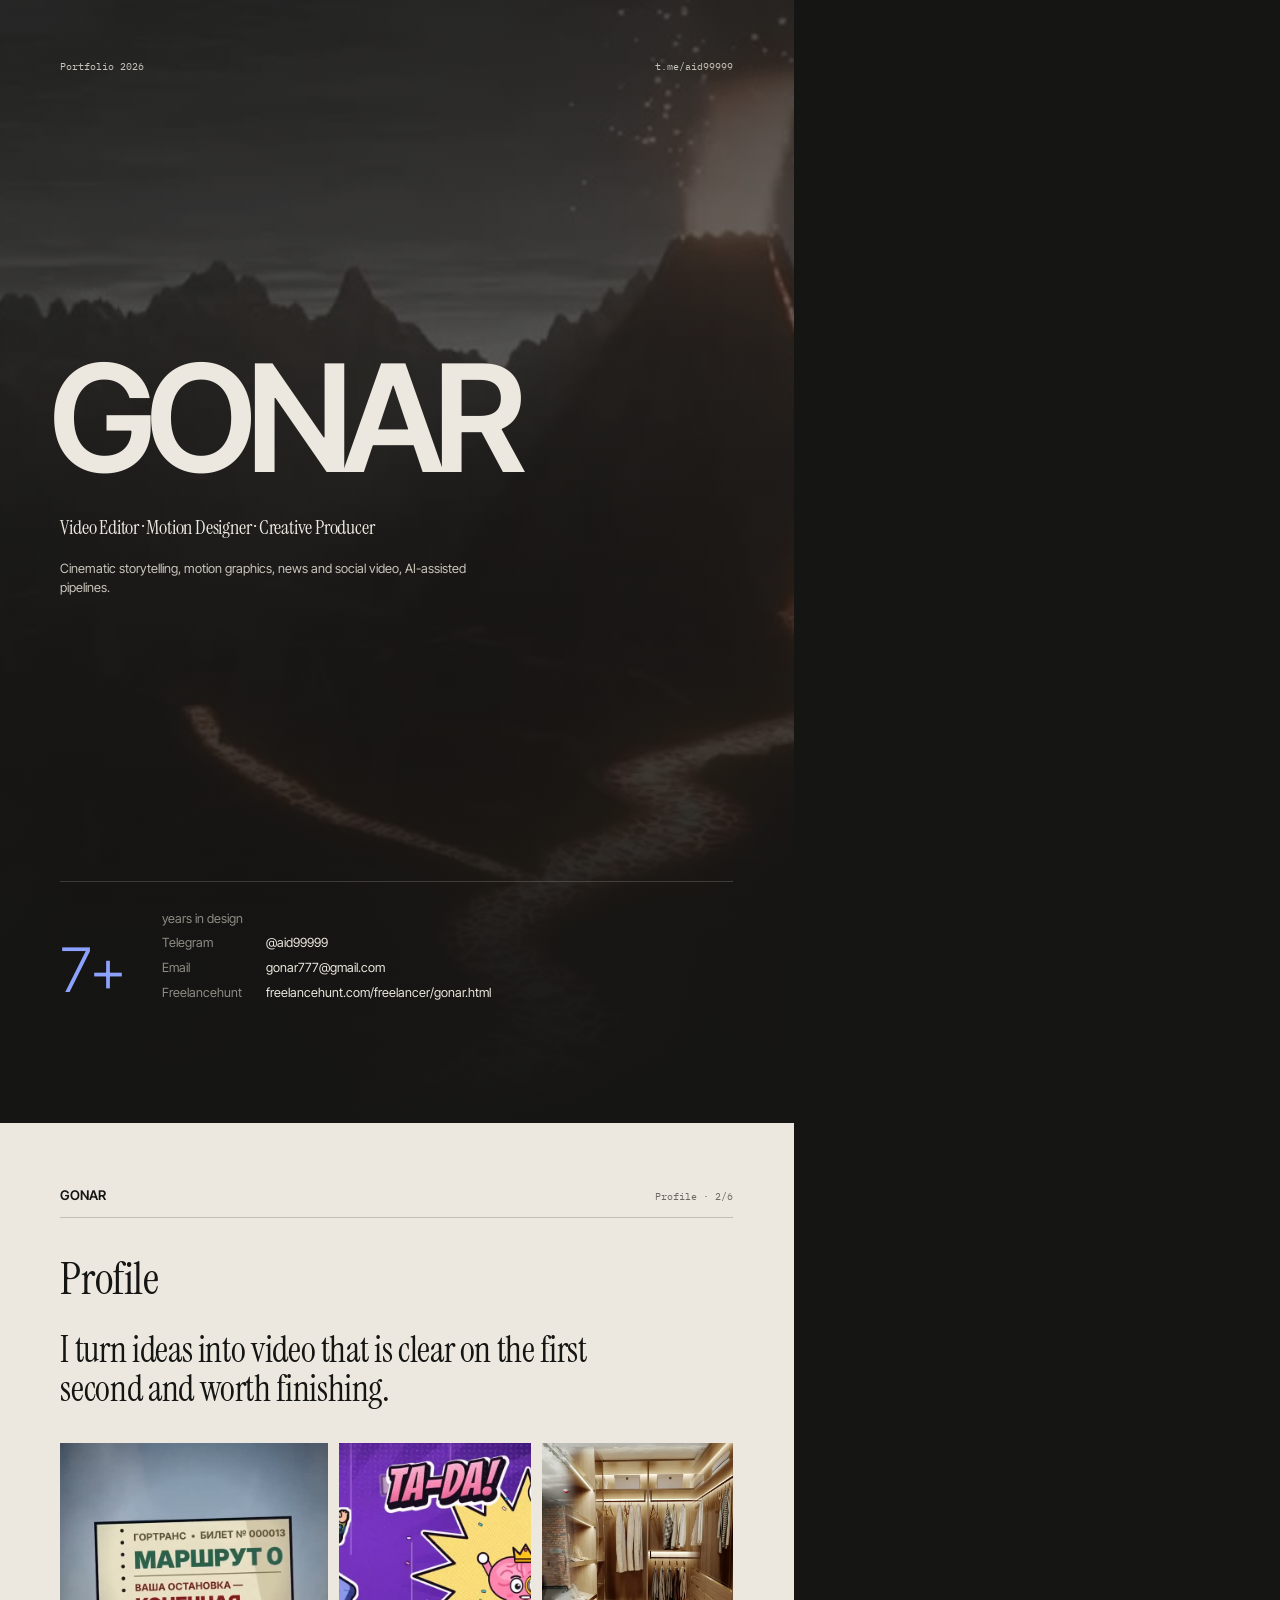
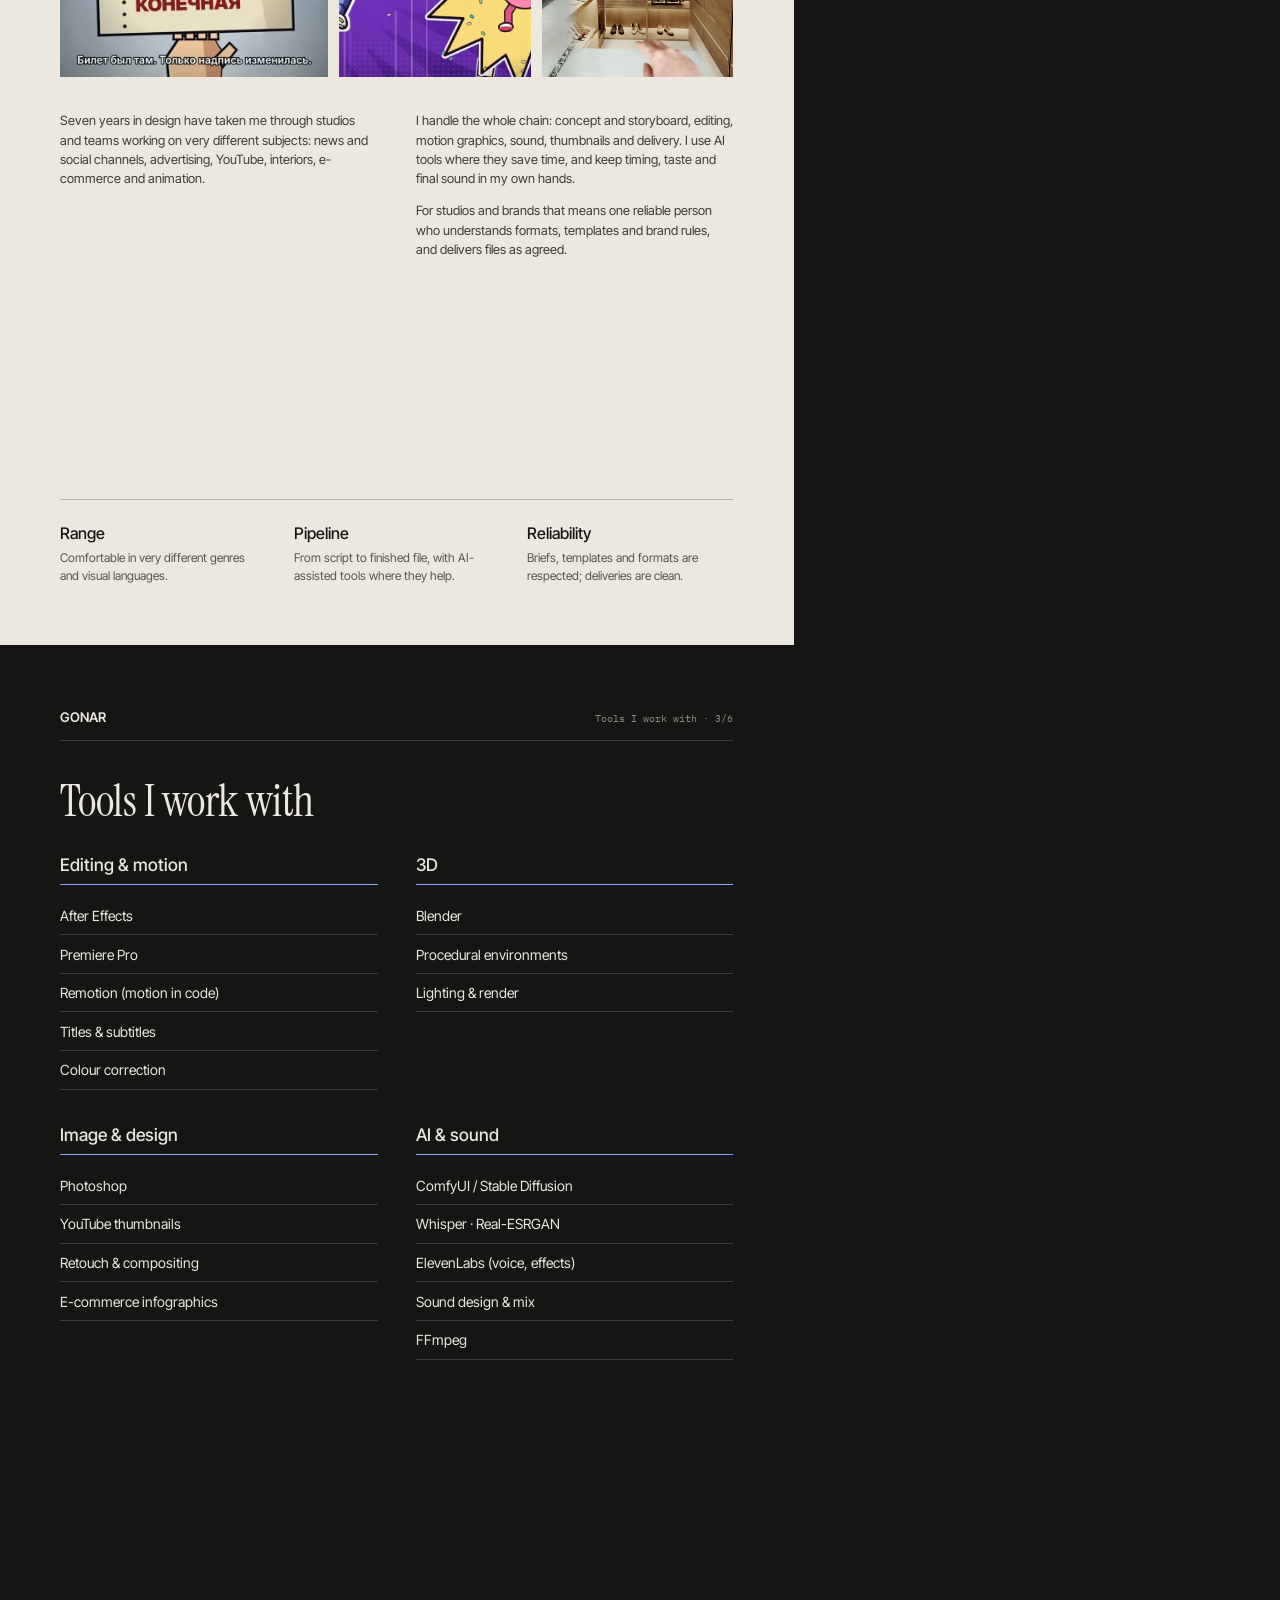
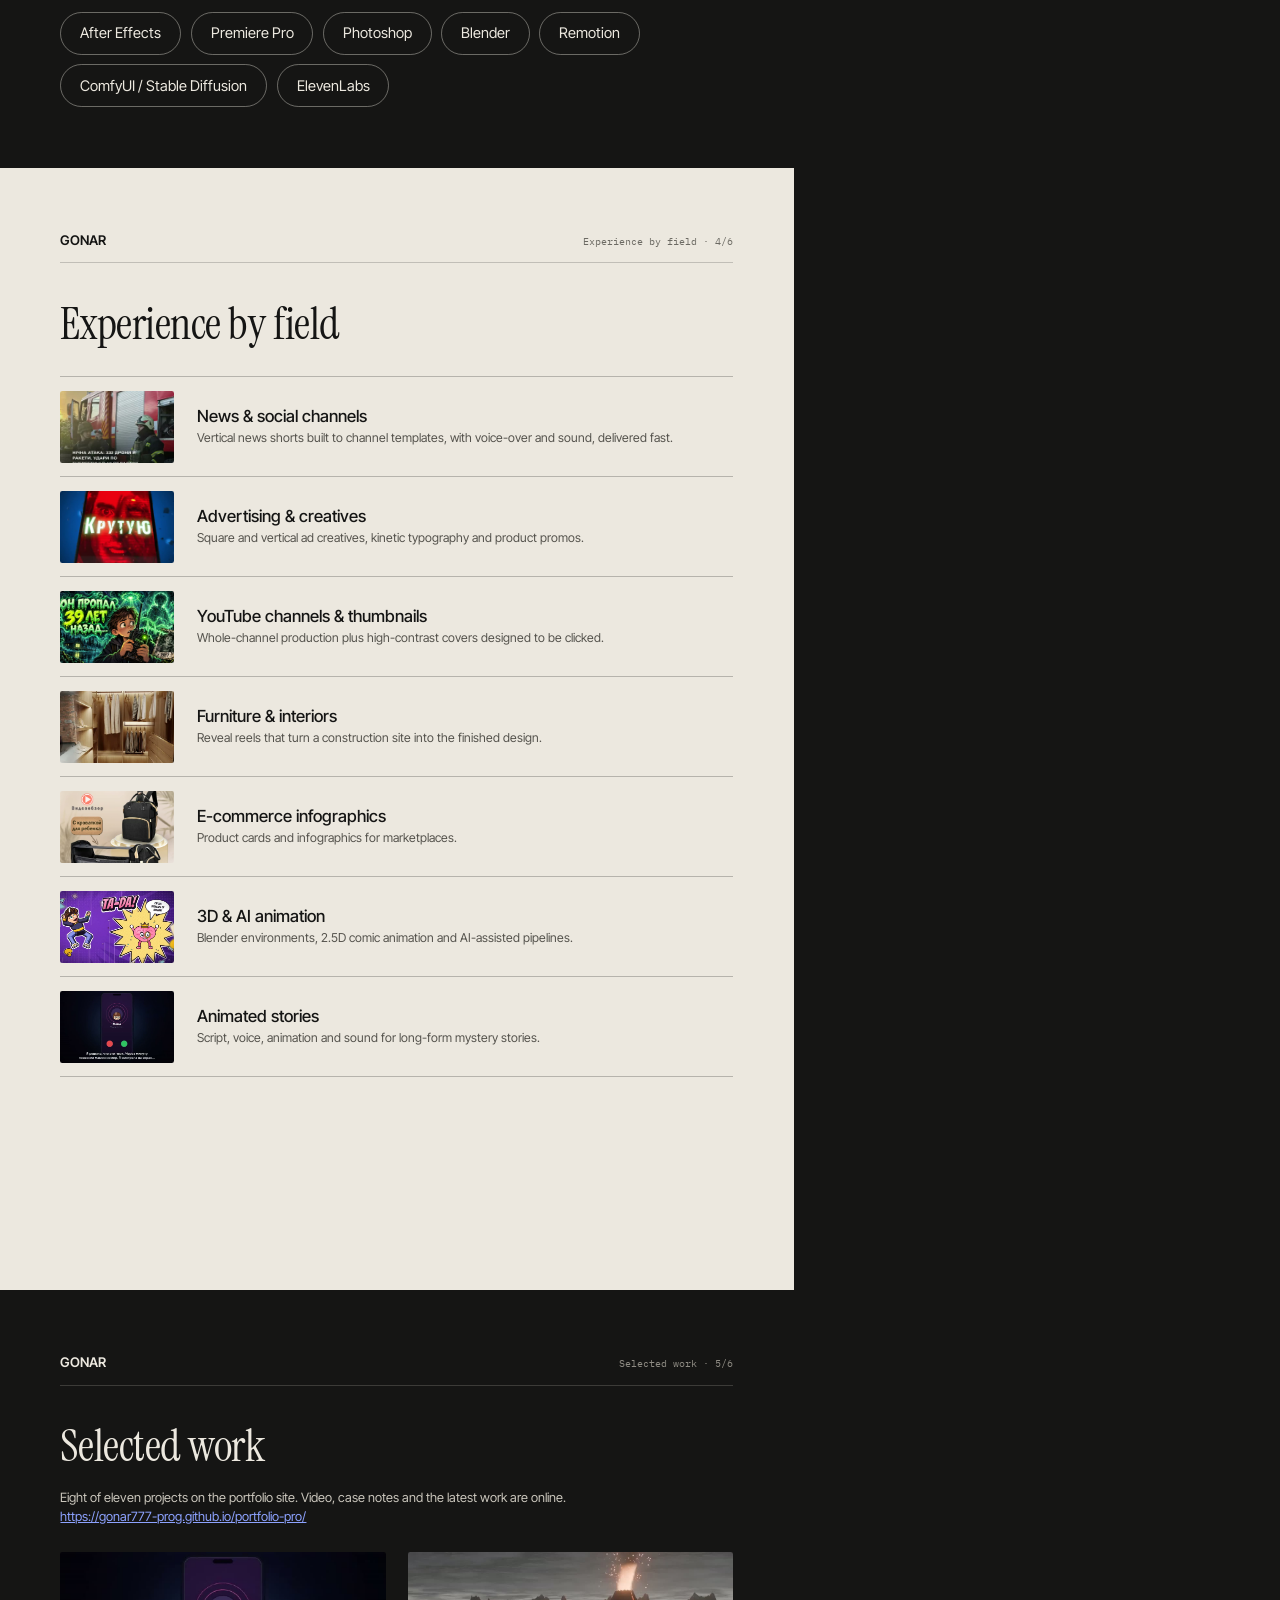
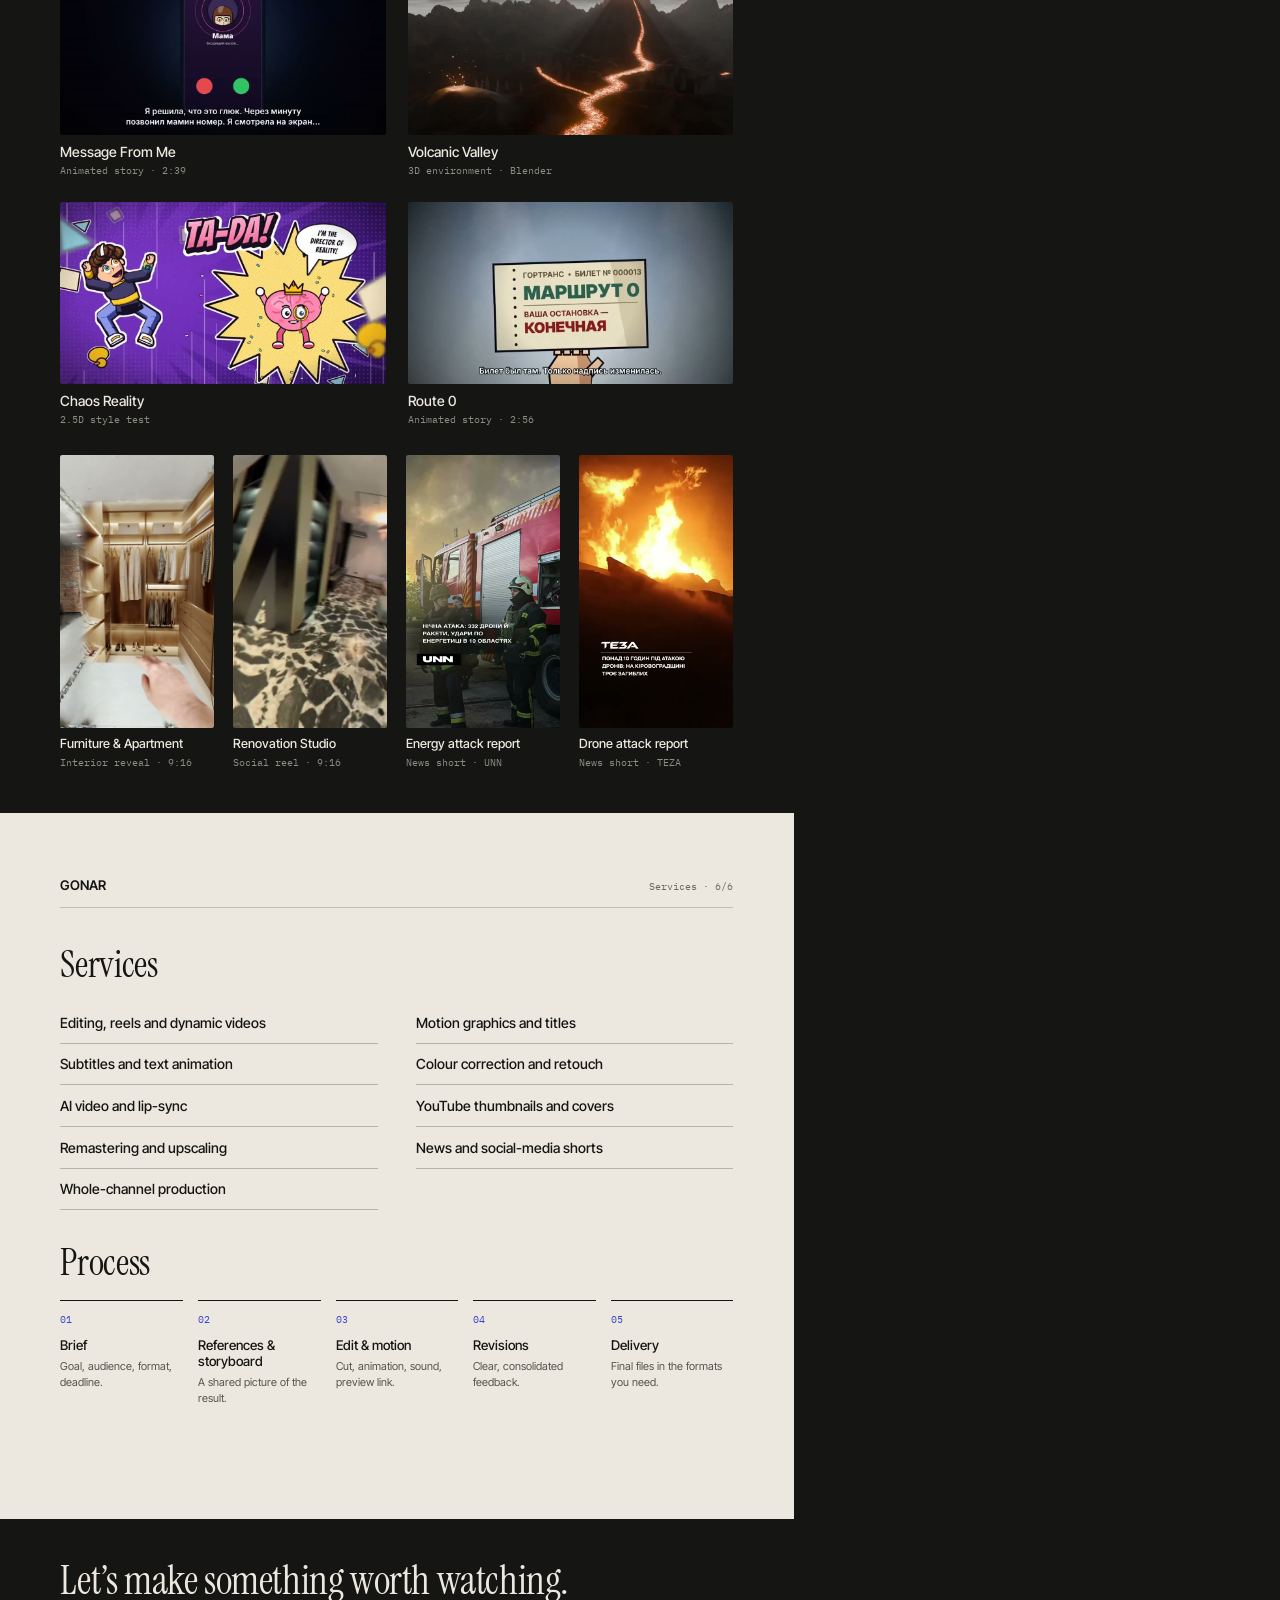
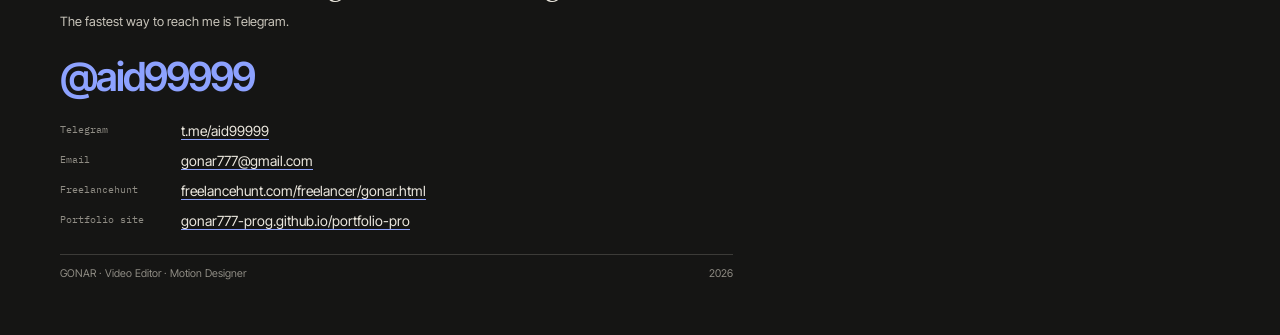
==== commit d6a7769a: "Add archive of all works, design gallery, tools block, neutral wording" ====
--- a/doc_src/portfolio_en.html
+++ b/doc_src/portfolio_en.html
@@ -93,10 +93,10 @@
 </section><section class="page light"><div class="head"><b>GONAR</b><span class="mono">Profile · 2/6</span></div>
  <h2 class="serif">Profile</h2><p class="big serif">I turn ideas into video that is clear on the first second and worth finishing.</p>
  <div class="pimg"><div style="overflow:hidden"><img src="img/marshrut0.jpg" alt=""></div><div style="overflow:hidden"><img src="img/chaos.jpg" alt=""></div><div style="overflow:hidden"><img src="img/mebel.jpg" alt=""></div></div>
- <div class="cols"><p>Seven years in design have taken me through studios and teams working on very different subjects: news and social channels, advertising, YouTube, interiors, e-commerce and animation.</p><p>I handle the whole chain: concept and storyboard, editing, motion graphics, sound, thumbnails and delivery. I use AI tools where they save time, and keep timing, taste and final sound in my own hands.</p><p>For studios and brands that means one reliable person who understands formats, templates and brand rules, and delivers files as agreed.</p></div><div class="pv"><div><h3>Range</h3><p>Comfortable in very different genres and visual languages.</p></div><div><h3>Pipeline</h3><p>From script to finished file, with AI-assisted tools where they help.</p></div><div><h3>Reliability</h3><p>Briefs, templates and formats are respected; deliveries are clean.</p></div></div></section><section class="page dark"><div class="head"><b>GONAR</b><span class="mono">Skills & tools · 3/6</span></div><h2 class="serif">Skills & tools</h2><div class="sk"><div><h3>Editing & motion</h3><ul><li>After Effects</li><li>Premiere Pro</li><li>Titles & subtitles</li><li>Sound design & mix</li><li>Colour correction</li></ul></div><div><h3>3D</h3><ul><li>Blender</li><li>Procedural environments</li><li>Lighting & render</li></ul></div><div><h3>Image & design</h3><ul><li>Photoshop</li><li>YouTube thumbnails</li><li>Retouch & compositing</li><li>E-commerce infographics</li></ul></div><div><h3>AI & automation</h3><ul><li>ComfyUI / Stable Diffusion</li><li>ElevenLabs</li><li>Remotion</li><li>Lip-sync & AI video</li></ul></div></div><div class="tools"><span>After Effects</span><span>Premiere Pro</span><span>Photoshop</span><span>Blender</span><span>Remotion</span><span>ComfyUI / Stable Diffusion</span><span>ElevenLabs</span></div></section><section class="page light"><div class="head"><b>GONAR</b><span class="mono">Experience by field · 4/6</span></div><h2 class="serif">Experience by field</h2><div class="ex"><div class="ex__i"><div class="im"><img src="img/u4.jpg" alt=""></div><div><h3>News & social channels</h3><p>Vertical news shorts built to channel templates, with voice-over and sound, delivered fast.</p></div></div><div class="ex__i"><div class="im"><img src="img/telefon.jpg" alt=""></div><div><h3>Advertising & creatives</h3><p>Square and vertical ad creatives, kinetic typography and product promos.</p></div></div><div class="ex__i"><div class="im"><img src="img/th_missing39.jpg" alt=""></div><div><h3>YouTube channels & thumbnails</h3><p>Whole-channel production plus high-contrast covers designed to be clicked.</p></div></div><div class="ex__i"><div class="im"><img src="img/mebel.jpg" alt=""></div><div><h3>Furniture & interiors</h3><p>Reveal reels that turn a construction site into the finished design.</p></div></div><div class="ex__i"><div class="im"><img src="img/bag1.jpg" alt=""></div><div><h3>E-commerce infographics</h3><p>Product cards and infographics for marketplaces.</p></div></div><div class="ex__i"><div class="im"><img src="img/chaos.jpg" alt=""></div><div><h3>3D & AI animation</h3><p>Blender environments, 2.5D comic animation and AI-assisted pipelines.</p></div></div><div class="ex__i"><div class="im"><img src="img/soobshenie.jpg" alt=""></div><div><h3>Animated stories</h3><p>Script, voice, animation and sound for long-form mystery stories.</p></div></div></div></section><section class="page dark"><div class="head"><b>GONAR</b><span class="mono">Selected work · 5/6</span></div><h2 class="serif">Selected work</h2><p class="lede">Eight of eleven projects on the portfolio site. Video, case notes and the latest work are online. <br><a href="https://gonar777-prog.github.io/portfolio-pro/" style="color:var(--acc)">https://gonar777-prog.github.io/portfolio-pro/</a></p><div class="wk"><div><div class="im"><img src="img/soobshenie.jpg" alt=""></div><h3>Message From Me</h3><span class="mono">Animated story · 2:39</span></div><div><div class="im"><img src="img/volcano.jpg" alt=""></div><h3>Volcanic Valley</h3><span class="mono">3D environment · Blender</span></div><div><div class="im"><img src="img/chaos.jpg" alt=""></div><h3>Chaos Reality</h3><span class="mono">2.5D style test</span></div><div><div class="im"><img src="img/marshrut0.jpg" alt=""></div><h3>Route 0</h3><span class="mono">Animated story · 2:56</span></div></div><div class="wkv"><div><div class="im"><img src="img/mebel.jpg" alt=""></div><h3>Furniture & Apartment</h3><span class="mono">Interior reveal · 9:16</span></div><div><div class="im"><img src="img/remont1.jpg" alt=""></div><h3>Renovation Studio</h3><span class="mono">Social reel · 9:16</span></div><div><div class="im"><img src="img/u4.jpg" alt=""></div><h3>Energy attack report</h3><span class="mono">News short · UNN</span></div><div><div class="im"><img src="img/tz3.jpg" alt=""></div><h3>Drone attack report</h3><span class="mono">News short · TEZA</span></div></div></section><section class="page light"><div class="head"><b>GONAR</b><span class="mono">Services · 6/6</span></div>
+ <div class="cols"><p>Seven years in design have taken me through studios and teams working on very different subjects: news and social channels, advertising, YouTube, interiors, e-commerce and animation.</p><p>I handle the whole chain: concept and storyboard, editing, motion graphics, sound, thumbnails and delivery. I use AI tools where they save time, and keep timing, taste and final sound in my own hands.</p><p>For studios and brands that means one reliable person who understands formats, templates and brand rules, and delivers files as agreed.</p></div><div class="pv"><div><h3>Range</h3><p>Comfortable in very different genres and visual languages.</p></div><div><h3>Pipeline</h3><p>From script to finished file, with AI-assisted tools where they help.</p></div><div><h3>Reliability</h3><p>Briefs, templates and formats are respected; deliveries are clean.</p></div></div></section><section class="page dark"><div class="head"><b>GONAR</b><span class="mono">Tools I work with · 3/6</span></div><h2 class="serif">Tools I work with</h2><div class="sk"><div><h3>Editing & motion</h3><ul><li>After Effects</li><li>Premiere Pro</li><li>Remotion (motion in code)</li><li>Titles & subtitles</li><li>Colour correction</li></ul></div><div><h3>3D</h3><ul><li>Blender</li><li>Procedural environments</li><li>Lighting & render</li></ul></div><div><h3>Image & design</h3><ul><li>Photoshop</li><li>YouTube thumbnails</li><li>Retouch & compositing</li><li>E-commerce infographics</li></ul></div><div><h3>AI & sound</h3><ul><li>ComfyUI / Stable Diffusion</li><li>Whisper · Real-ESRGAN</li><li>ElevenLabs (voice, effects)</li><li>Sound design & mix</li><li>FFmpeg</li></ul></div></div><div class="tools"><span>After Effects</span><span>Premiere Pro</span><span>Photoshop</span><span>Blender</span><span>Remotion</span><span>ComfyUI / Stable Diffusion</span><span>ElevenLabs</span></div></section><section class="page light"><div class="head"><b>GONAR</b><span class="mono">Experience by field · 4/6</span></div><h2 class="serif">Experience by field</h2><div class="ex"><div class="ex__i"><div class="im"><img src="img/u4.jpg" alt=""></div><div><h3>News & social channels</h3><p>Vertical news shorts built to channel templates, with voice-over and sound, delivered fast.</p></div></div><div class="ex__i"><div class="im"><img src="img/telefon.jpg" alt=""></div><div><h3>Advertising & creatives</h3><p>Square and vertical ad creatives, kinetic typography and product promos.</p></div></div><div class="ex__i"><div class="im"><img src="img/th_missing39.jpg" alt=""></div><div><h3>YouTube channels & thumbnails</h3><p>Whole-channel production plus high-contrast covers designed to be clicked.</p></div></div><div class="ex__i"><div class="im"><img src="img/mebel.jpg" alt=""></div><div><h3>Furniture & interiors</h3><p>Reveal reels that turn a construction site into the finished design.</p></div></div><div class="ex__i"><div class="im"><img src="img/bag1.jpg" alt=""></div><div><h3>E-commerce infographics</h3><p>Product cards and infographics for marketplaces.</p></div></div><div class="ex__i"><div class="im"><img src="img/chaos.jpg" alt=""></div><div><h3>3D & AI animation</h3><p>Blender environments, 2.5D comic animation and AI-assisted pipelines.</p></div></div><div class="ex__i"><div class="im"><img src="img/soobshenie.jpg" alt=""></div><div><h3>Animated stories</h3><p>Script, voice, animation and sound for long-form mystery stories.</p></div></div></div></section><section class="page dark"><div class="head"><b>GONAR</b><span class="mono">Selected work · 5/6</span></div><h2 class="serif">Selected work</h2><p class="lede">Eight of eleven projects on the portfolio site. Video, case notes and the latest work are online. <br><a href="https://gonar777-prog.github.io/portfolio-pro/" style="color:var(--acc)">https://gonar777-prog.github.io/portfolio-pro/</a></p><div class="wk"><div><div class="im"><img src="img/soobshenie.jpg" alt=""></div><h3>Message From Me</h3><span class="mono">Animated story · 2:39</span></div><div><div class="im"><img src="img/volcano.jpg" alt=""></div><h3>Volcanic Valley</h3><span class="mono">3D environment · Blender</span></div><div><div class="im"><img src="img/chaos.jpg" alt=""></div><h3>Chaos Reality</h3><span class="mono">2.5D style test</span></div><div><div class="im"><img src="img/marshrut0.jpg" alt=""></div><h3>Route 0</h3><span class="mono">Animated story · 2:56</span></div></div><div class="wkv"><div><div class="im"><img src="img/mebel.jpg" alt=""></div><h3>Furniture & Apartment</h3><span class="mono">Interior reveal · 9:16</span></div><div><div class="im"><img src="img/remont1.jpg" alt=""></div><h3>Renovation Studio</h3><span class="mono">Social reel · 9:16</span></div><div><div class="im"><img src="img/u4.jpg" alt=""></div><h3>Energy attack report</h3><span class="mono">News short · UNN</span></div><div><div class="im"><img src="img/tz3.jpg" alt=""></div><h3>Drone attack report</h3><span class="mono">News short · TEZA</span></div></div></section><section class="page light"><div class="head"><b>GONAR</b><span class="mono">Services · 6/6</span></div>
  <h2 class="serif" style="font-size:28pt;margin-bottom:5mm">Services</h2><ul class="svc"><li>Editing, reels and dynamic videos</li><li>Motion graphics and titles</li><li>Subtitles and text animation</li><li>Colour correction and retouch</li><li>AI video and lip-sync</li><li>YouTube thumbnails and covers</li><li>Remastering and upscaling</li><li>News and social-media shorts</li><li>Whole-channel production</li></ul>
  <h2 class="serif" style="font-size:28pt;margin-bottom:5mm">Process</h2><div class="pr"><div><span class="n">01</span><h3>Brief</h3><p>Goal, audience, format, deadline.</p></div><div><span class="n">02</span><h3>References & storyboard</h3><p>A shared picture of the result.</p></div><div><span class="n">03</span><h3>Edit & motion</h3><p>Cut, animation, sound, preview link.</p></div><div><span class="n">04</span><h3>Revisions</h3><p>Clear, consolidated feedback.</p></div><div><span class="n">05</span><h3>Delivery</h3><p>Final files in the formats you need.</p></div></div>
  <div class="contact"><h2 class="serif">Let’s make something worth watching.</h2><p class="s">The fastest way to reach me is Telegram.</p>
   <div class="big-tg">@aid99999</div>
-  <dl class="ct"><dt>Telegram</dt><dd><a href="https://t.me/aid99999">t.me/aid99999</a></dd><dt>Email</dt><dd><a href="mailto:gonar777@gmail.com">gonar777@gmail.com</a></dd><dt>Freelancehunt</dt><dd><a href="https://freelancehunt.com/freelancer/gonar.html">freelancehunt.com/freelancer/gonar.html</a></dd><dt>Portfolio site</dt><dd><a href="https://gonar777-prog.github.io/portfolio-pro/">gonar777-prog.github.io/portfolio-pro</a></dd><dt>YouTube</dt><dd><a href="https://www.youtube.com/@PARANORMA777">PARANORMA</a> &nbsp;/&nbsp; <a href="https://www.youtube.com/@gonarforce">GONAR FORCE</a></dd></dl>
+  <dl class="ct"><dt>Telegram</dt><dd><a href="https://t.me/aid99999">t.me/aid99999</a></dd><dt>Email</dt><dd><a href="mailto:gonar777@gmail.com">gonar777@gmail.com</a></dd><dt>Freelancehunt</dt><dd><a href="https://freelancehunt.com/freelancer/gonar.html">freelancehunt.com/freelancer/gonar.html</a></dd><dt>Portfolio site</dt><dd><a href="https://gonar777-prog.github.io/portfolio-pro/">gonar777-prog.github.io/portfolio-pro</a></dd></dl>
   <div class="foot"><span>GONAR · Video Editor · Motion Designer</span><span>2026</span></div></div></section></body></html>
